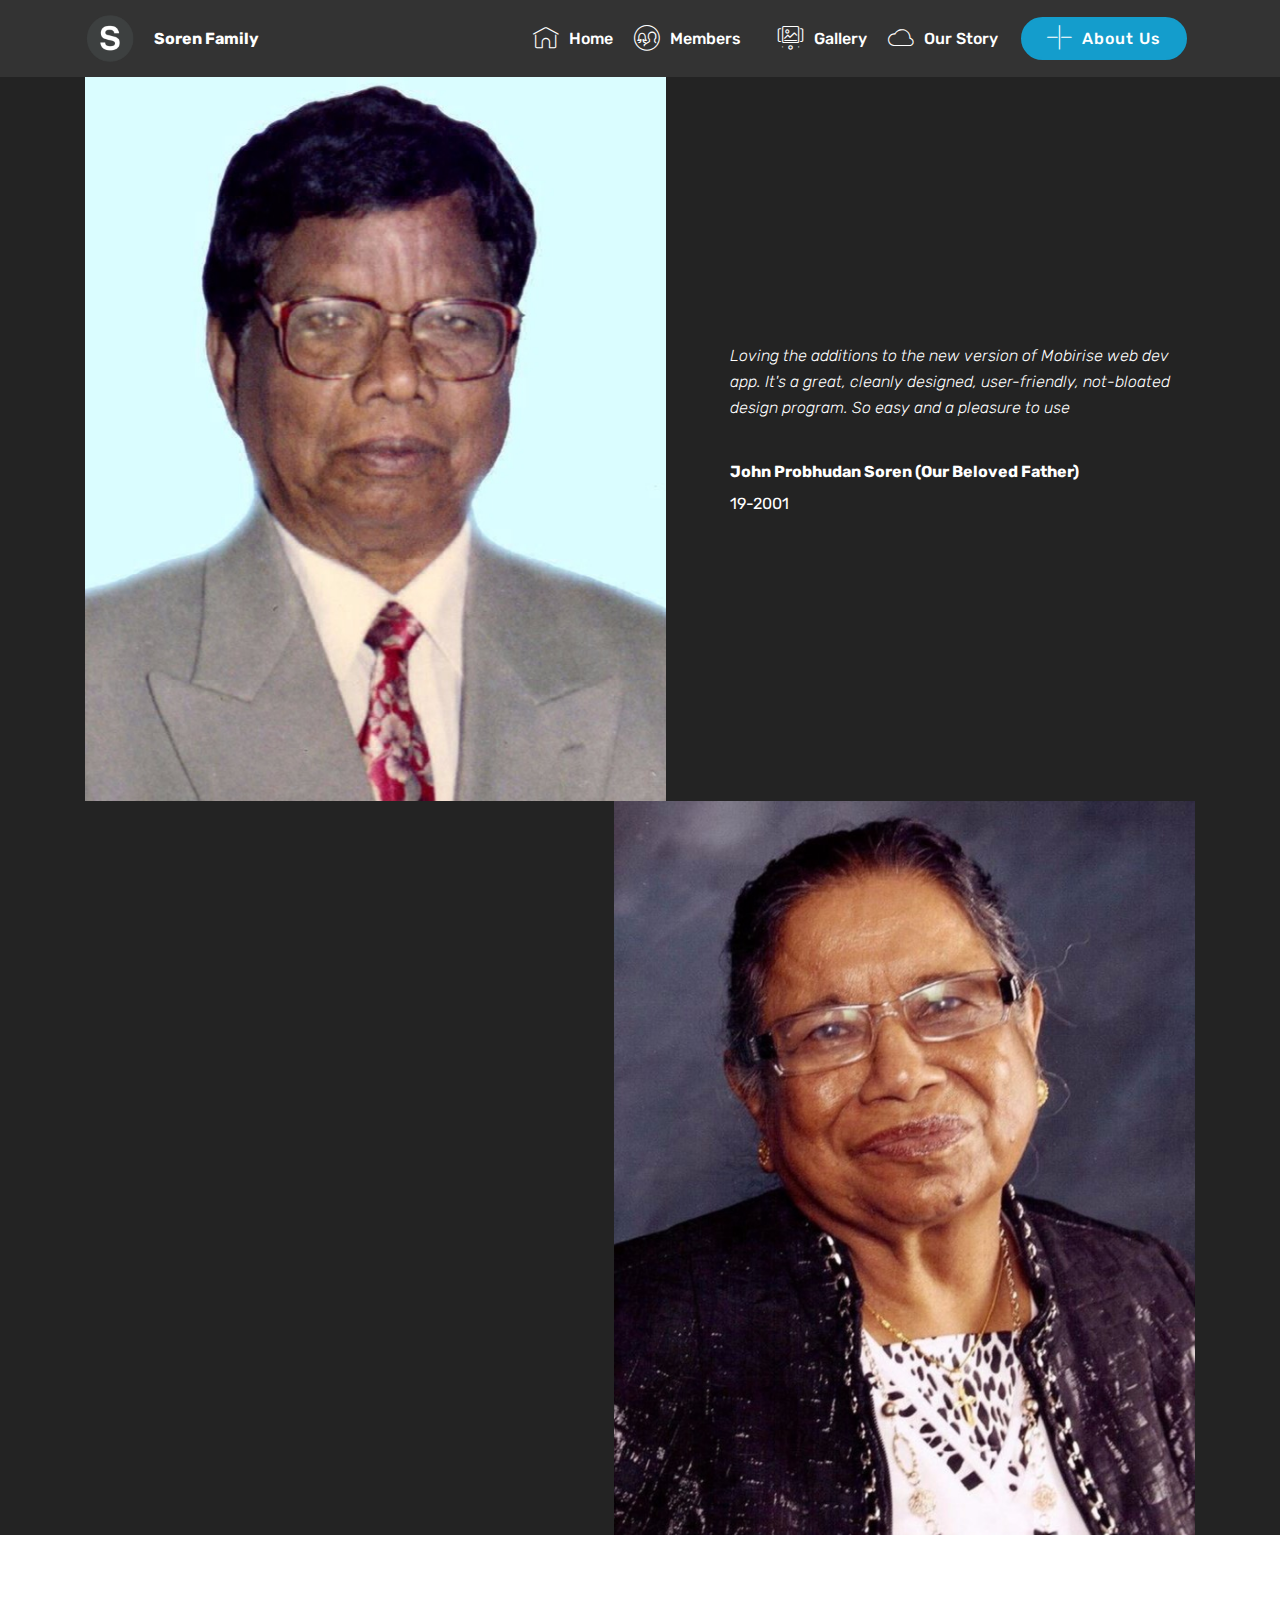
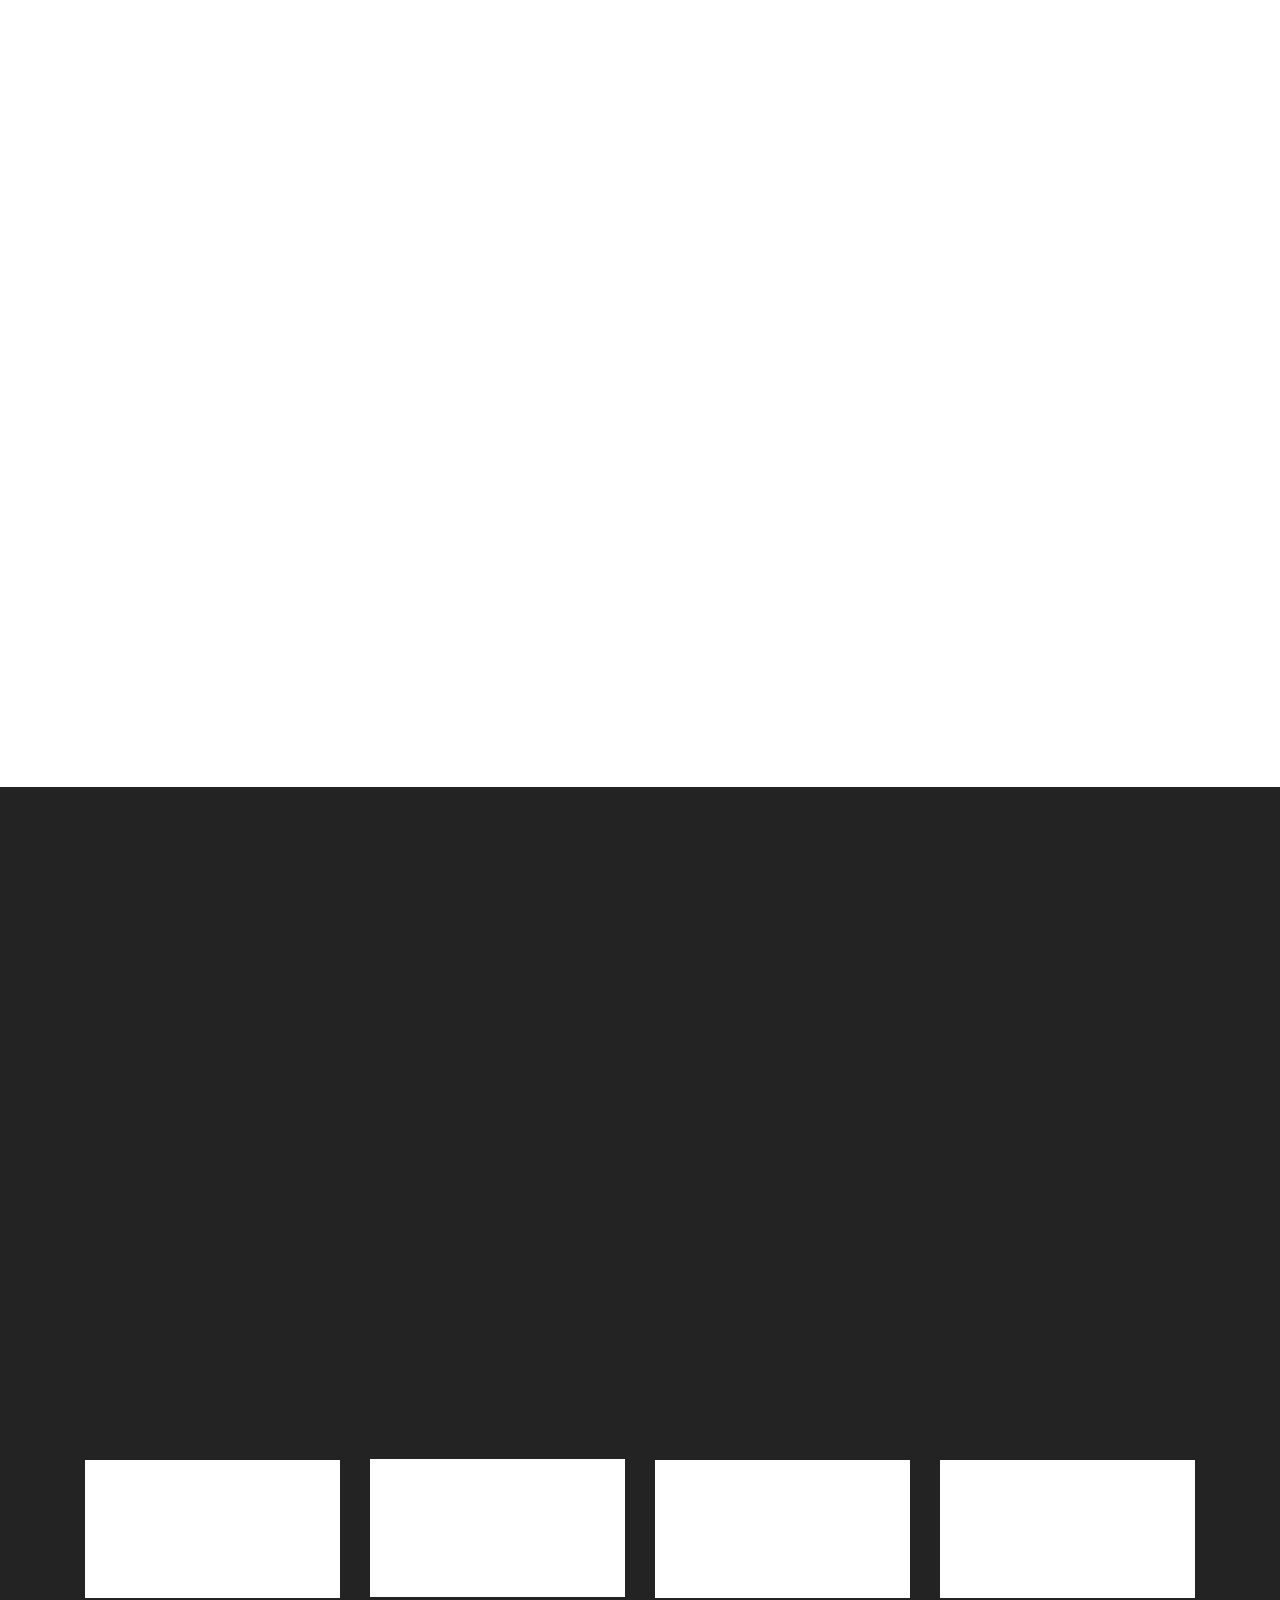
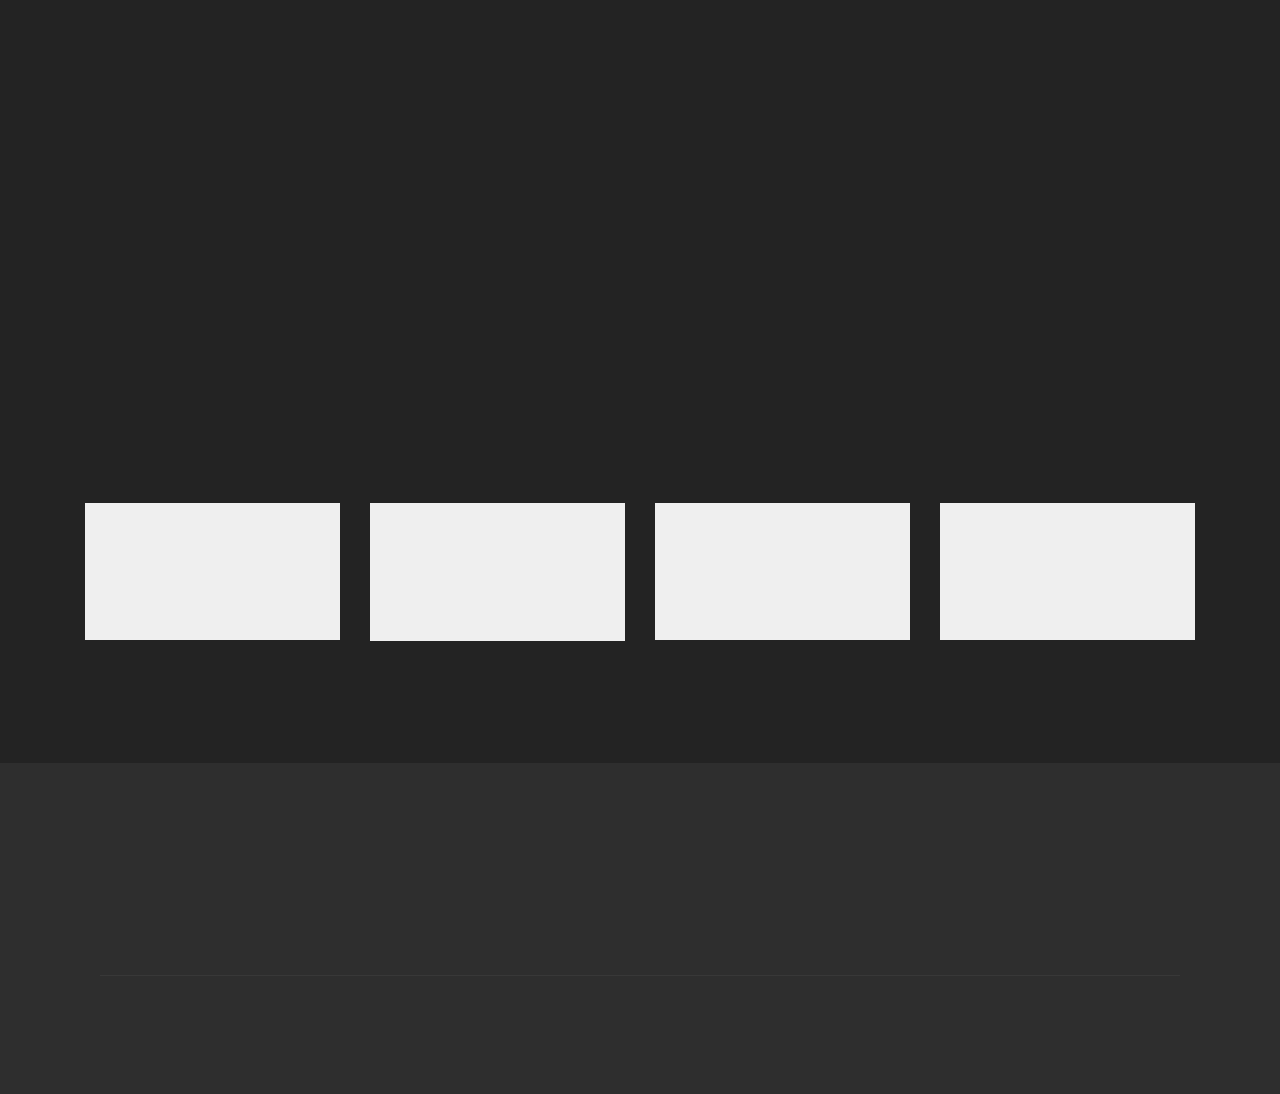
==== page1.html @ da0fb2b3 "Add files via upload" ====
<!DOCTYPE html>
<html  >
<head>
  <!-- Site made with Mobirise Website Builder v4.11.6, https://mobirise.com -->
  <meta charset="UTF-8">
  <meta http-equiv="X-UA-Compatible" content="IE=edge">
  <meta name="generator" content="Mobirise v4.11.6, mobirise.com">
  <meta name="viewport" content="width=device-width, initial-scale=1, minimum-scale=1">
  <link rel="shortcut icon" href="assets/images/1242257992533895866nycs-bull-trans-s.svg.med-96x96.png" type="image/x-icon">
  <meta name="description" content="Web Creator Description">
  
  <title>Members</title>
  <link rel="stylesheet" href="assets/web/assets/mobirise-icons/mobirise-icons.css">
  <link rel="stylesheet" href="assets/bootstrap/css/bootstrap.min.css">
  <link rel="stylesheet" href="assets/bootstrap/css/bootstrap-grid.min.css">
  <link rel="stylesheet" href="assets/bootstrap/css/bootstrap-reboot.min.css">
  <link rel="stylesheet" href="assets/socicon/css/styles.css">
  <link rel="stylesheet" href="assets/tether/tether.min.css">
  <link rel="stylesheet" href="assets/animatecss/animate.min.css">
  <link rel="stylesheet" href="assets/dropdown/css/style.css">
  <link rel="stylesheet" href="assets/theme/css/style.css">
  <link rel="preload" as="style" href="assets/mobirise/css/mbr-additional.css"><link rel="stylesheet" href="assets/mobirise/css/mbr-additional.css" type="text/css">
  
  
  
</head>
<body>
  <section class="menu cid-rJNVPB6Utx" once="menu" id="menu1-6">

    

    <nav class="navbar navbar-expand beta-menu navbar-dropdown align-items-center navbar-fixed-top navbar-toggleable-sm">
        <button class="navbar-toggler navbar-toggler-right" type="button" data-toggle="collapse" data-target="#navbarSupportedContent" aria-controls="navbarSupportedContent" aria-expanded="false" aria-label="Toggle navigation">
            <div class="hamburger">
                <span></span>
                <span></span>
                <span></span>
                <span></span>
            </div>
        </button>
        <div class="menu-logo">
            <div class="navbar-brand">
                <span class="navbar-logo">
                    <a href="https://mobirise.co">
                         <img src="assets/images/1242257992533895866nycs-bull-trans-s.svg.med-96x96.png" alt="Mobirise" title="" style="height: 3.8rem;">
                    </a>
                </span>
                <span class="navbar-caption-wrap"><a class="navbar-caption text-white display-4" href="https://mobirise.co">Soren Family</a></span>
            </div>
        </div>
        <div class="collapse navbar-collapse" id="navbarSupportedContent">
            <ul class="navbar-nav nav-dropdown" data-app-modern-menu="true"><li class="nav-item">
                    <a class="nav-link link text-white display-4" href="index.html">
                        <span class="mbri-home mbr-iconfont mbr-iconfont-btn"><br></span>Home</a>
                </li>
                <li class="nav-item">
                    <a class="nav-link link text-white display-4" href="page1.html"><span class="mbri-users mbr-iconfont mbr-iconfont-btn"><br></span>
                        Members &nbsp; &nbsp;</a>
                </li><li class="nav-item"><a class="nav-link link text-white display-4" href="page3.html"><span class="mbri-image-slider mbr-iconfont mbr-iconfont-btn"></span>Gallery</a></li><li class="nav-item"><a class="nav-link link text-white display-4" href="page4.html"><span class="mbri-cloud mbr-iconfont mbr-iconfont-btn"></span>Our Story</a></li></ul>
            <div class="navbar-buttons mbr-section-btn"><a class="btn btn-sm btn-primary display-4" href="page2.html"><span class="mbri-plus mbr-iconfont mbr-iconfont-btn"></span>
                    
                    About Us</a></div>
        </div>
    </nav>
</section>

<section class="engine"><a href="https://mobirise.info/k">develop your own website</a></section><section class="testimonials2 cid-rJO6DbNhxA" id="testimonials2-h">

    

    

    <div class="container">
        <div class="media-container-row">
            <div class="mbr-figure pr-lg-5" style="width: 130%;">
              <img src="assets/images/62259699-10213873132053681-4587324418463629312-o-1-769x960.jpeg" alt="" title="">
            </div>
            <div class="media-content px-3 align-self-center mbr-white py-2">
                    <p class="mbr-text testimonial-text mbr-fonts-style display-7">
                       Loving the additions to the new version of Mobirise web dev app. It's a great, cleanly designed, user-friendly, not-bloated design program. So easy and a pleasure to use
                    </p>
                    <p class="mbr-author-name pt-4 mb-2 mbr-fonts-style display-7">
                       John Probhudan Soren (Our Beloved Father)</p>
                    <p class="mbr-author-desc mbr-fonts-style display-7">
                       19-2001</p>
            </div>
        </div>
    </div>
</section>

<section class="testimonials3 cid-rJO6FEpptc" id="testimonials3-i">

    

    

    <div class="container">
        <div class="media-container-row">
            <div class="media-content px-3 align-self-center mbr-white py-2">
                <p class="mbr-text testimonial-text mbr-fonts-style display-7">
                   It's really very amazing app that makes me finish html page in 3 minutes that's usually takes more than 1 hours at least from me if i did it from scratch
                </p>
                <p class="mbr-author-name pt-4 mb-2 mbr-fonts-style display-7">
                   Usha Rani Soren &nbsp;(Our Beloved Mother)</p>
                <p class="mbr-author-desc mbr-fonts-style display-7">19-2019</p>
            </div>

            <div class="mbr-figure pl-lg-5" style="width: 130%;">
              <img src="assets/images/1-697x897.jpeg" alt="" title="">
            </div>
        </div>
    </div>
</section>

<section class="cid-rJOa6P6dyw" id="image2-k">

    

    <figure class="mbr-figure">
        <div class="image-block" style="width: 100%;">
            <img src="assets/images/1507583-506551992778980-4064064490338429817-n-749x543.jpeg" alt="Mobirise" title="">
            
        </div>
    </figure>
</section>

<section class="team1 cid-rJO1VMeclY" id="team1-g">
    
    
    
    <div class="container align-center">
        <h2 class="pb-3 mbr-fonts-style mbr-section-title display-2">Childrens</h2>
        <h3 class="pb-5 mbr-section-subtitle mbr-fonts-style mbr-light display-5">
            Click any icon or text to edit or style it. Click blue "Gear" icon in the top right corner to hide/show text and change the block and cards background, icons count and other.
        </h3>
        <div class="row media-row">
            
        <div class="team-item col-lg-3 col-md-6">
                <div class="item-image">
                    <img src="assets/images/57775137-10213597664007152-3741065734864764928-n-1-438x573.jpeg" alt="" title="">
                </div>
                <div class="item-caption py-3">
                    <div class="item-name px-2">
                        <p class="mbr-fonts-style display-5">Marry Mina Soren</p>
                    </div>
                    <div class="item-role px-2">
                        <p>Text Here</p>
                    </div>
                    <div class="item-social pt-2">
                        
                            <span class="p-1 mbr-iconfont mbr-iconfont-social socicon-twitter socicon" style="color: rgb(255, 255, 255); fill: rgb(255, 255, 255); font-size: 20px;"></span>
                        
                        <a href="https://www.facebook.com/pages/Mobirise/1616226671953247" target="_blank">
                            
                        </a>
                        <a href="https://plus.google.com/u/0/+Mobirise" target="_blank">
                            
                        </a>
                        <a href="https://www.linkedin.com/in/mobirise" target="_blank">
                            
                        </a>
                        <a href="https://www.instagram.com/mobirise/" target="_blank">
                            
                        </a>
                        <a href="https://www.youtube.com/channel/UCt_tncVAetpK5JeM8L-8jyw" target="_blank">    
                            
                        </a>
                    </div>
                </div>
            </div><div class="team-item col-lg-3 col-md-6">
                <div class="item-image">
                    <img src="assets/images/50015930-807452466257328-5329786137793789952-n-510x512.jpeg" alt="" title="">
                </div>
                <div class="item-caption py-3">
                    <div class="item-name px-2">
                        <p class="mbr-fonts-style display-5">Ester Sheuli Soren</p>
                    </div>
                    <div class="item-role px-2">
                        <p>Text Here</p>
                    </div>
                    <div class="item-social pt-2">
                        <a href="https://www.facebook.com/profile.php?id=100009777450142" target="_blank">
                            <span class="p-1 mbr-iconfont mbr-iconfont-social socicon-facebook socicon" style="font-size: 25px;"></span>
                        </a>
                        <a href="https://www.facebook.com/pages/Mobirise/1616226671953247" target="_blank">
                            
                        </a>
                        <a href="https://plus.google.com/u/0/+Mobirise" target="_blank">
                            
                        </a>
                        <a href="https://www.linkedin.com/in/mobirise" target="_blank">
                            
                        </a>
                        <a href="https://www.instagram.com/mobirise/" target="_blank">
                            
                        </a>
                        <a href="https://www.youtube.com/channel/UCt_tncVAetpK5JeM8L-8jyw" target="_blank">    
                            
                        </a>
                    </div>
                </div>
            </div><div class="team-item col-lg-3 col-md-6">
                <div class="item-image">
                    <img src="assets/images/32374285-1635841303118726-5925727762240241664-o-510x340.jpeg" alt="" title="">
                </div>
                <div class="item-caption py-3">
                    <div class="item-name px-2">
                        <p class="mbr-fonts-style display-5">Ruth Rita Soren</p>
                    </div>
                    <div class="item-role px-2">
                        <p>Text Here</p>
                    </div>
                    <div class="item-social pt-2">
                        <a href="https://twitter.com/mobirise" target="_blank">
                            <span class="p-1 mbr-iconfont mbr-iconfont-social socicon-facebook socicon" style="font-size: 25px;"></span>
                        </a>
                        <a href="https://www.facebook.com/pages/Mobirise/1616226671953247" target="_blank">
                            
                        </a>
                        <a href="https://plus.google.com/u/0/+Mobirise" target="_blank">
                            
                        </a>
                        <a href="https://www.linkedin.com/in/mobirise" target="_blank">
                            
                        </a>
                        <a href="https://www.instagram.com/mobirise/" target="_blank">
                            
                        </a>
                        <a href="https://www.youtube.com/channel/UCt_tncVAetpK5JeM8L-8jyw" target="_blank">    
                            
                        </a>
                    </div>
                </div>
            </div><div class="team-item col-lg-3 col-md-6">
                <div class="item-image">
                    <img src="assets/images/57602691-589793728181984-3356742852808802304-o-510x383.jpeg" alt="" title="">
                </div>
                <div class="item-caption py-3">
                    <div class="item-name px-2">
                        <p class="mbr-fonts-style display-5">Roda Alpona Soren</p>
                    </div>
                    <div class="item-role px-2">
                        <p>Text Here</p>
                    </div>
                    <div class="item-social pt-2">
                        
                            <span class="p-1 mbr-iconfont mbr-iconfont-social socicon-twitter socicon" style="font-size: 20px; color: rgb(255, 255, 255); fill: rgb(255, 255, 255);"></span>
                        
                        <a href="https://www.facebook.com/pages/Mobirise/1616226671953247" target="_blank">
                            
                        </a>
                        <a href="https://plus.google.com/u/0/+Mobirise" target="_blank">
                            
                        </a>
                        <a href="https://www.linkedin.com/in/mobirise" target="_blank">
                            
                        </a>
                        <a href="https://www.instagram.com/mobirise/" target="_blank">
                            
                        </a>
                        <a href="https://www.youtube.com/channel/UCt_tncVAetpK5JeM8L-8jyw" target="_blank">    
                            
                        </a>
                    </div>
                </div>
            </div></div>    
    </div>
</section>

<section class="team1 cid-rJO82A8tza" id="team1-j">
    
    
    
    <div class="container align-center">
        
        
        <div class="row media-row">
            
        <div class="team-item col-lg-3 col-md-6">
                <div class="item-image">
                    <img src="assets/images/51240505-602083863566133-6350973234426413056-o-510x510.jpeg" alt="" title="">
                </div>
                <div class="item-caption py-3">
                    <div class="item-name px-2">
                        <p class="mbr-fonts-style display-5">Orpa Lipe Soren</p>
                    </div>
                    <div class="item-role px-2">
                        <p>Text Here</p>
                    </div>
                    <div class="item-social pt-2">
                        <a href="https://www.facebook.com/orpa.lipe" target="_blank">
                            <span class="p-1 mbr-iconfont mbr-iconfont-social socicon-facebook socicon" style="font-size: 25px;"></span>
                        </a>
                        <a href="https://www.facebook.com/pages/Mobirise/1616226671953247" target="_blank">
                            
                        </a>
                        <a href="https://plus.google.com/u/0/+Mobirise" target="_blank">
                            
                        </a>
                        <a href="https://www.linkedin.com/in/mobirise" target="_blank">
                            
                        </a>
                        <a href="https://www.instagram.com/mobirise/" target="_blank">
                            
                        </a>
                        <a href="https://www.youtube.com/channel/UCt_tncVAetpK5JeM8L-8jyw" target="_blank">    
                            
                        </a>
                    </div>
                </div>
            </div><div class="team-item col-lg-3 col-md-6">
                <div class="item-image">
                    <img src="assets/images/12314294-717553765012134-8737313971540334830-o-510x383.jpeg" alt="" title="">
                </div>
                <div class="item-caption py-3">
                    <div class="item-name px-2">
                        <p class="mbr-fonts-style display-5">Prince Samuel Soren</p>
                    </div>
                    <div class="item-role px-2">
                        <p>Text Here</p>
                    </div>
                    <div class="item-social pt-2">
                        
                            <span class="p-1 mbr-iconfont mbr-iconfont-social socicon-twitter socicon" style="font-size: 20px; color: rgb(239, 239, 239); fill: rgb(239, 239, 239);"></span>
                        
                        <a href="https://www.facebook.com/pages/Mobirise/1616226671953247" target="_blank">
                            
                        </a>
                        <a href="https://plus.google.com/u/0/+Mobirise" target="_blank">
                            
                        </a>
                        <a href="https://www.linkedin.com/in/mobirise" target="_blank">
                            
                        </a>
                        <a href="https://www.instagram.com/mobirise/" target="_blank">
                            
                        </a>
                        <a href="https://www.youtube.com/channel/UCt_tncVAetpK5JeM8L-8jyw" target="_blank">    
                            
                        </a>
                    </div>
                </div>
            </div><div class="team-item col-lg-3 col-md-6">
                <div class="item-image">
                    <img src="assets/images/49589658-10212916606381137-5754721161153871872-n-510x765.jpeg" alt="" title="">
                </div>
                <div class="item-caption py-3">
                    <div class="item-name px-2">
                        <p class="mbr-fonts-style display-5">Paul Joyanta Soren</p>
                    </div>
                    <div class="item-role px-2">
                        <p>Text Here</p>
                    </div>
                    <div class="item-social pt-2">
                        <a href="https://www.facebook.com/paul.j.soren" target="_blank">
                            <span class="p-1 mbr-iconfont mbr-iconfont-social socicon-facebook socicon" style="font-size: 25px;"></span>
                        </a>
                        <a href="https://www.facebook.com/pages/Mobirise/1616226671953247" target="_blank">
                            
                        </a>
                        <a href="https://plus.google.com/u/0/+Mobirise" target="_blank">
                            
                        </a>
                        <a href="https://www.linkedin.com/in/mobirise" target="_blank">
                            
                        </a>
                        <a href="https://www.instagram.com/mobirise/" target="_blank">
                            
                        </a>
                        <a href="https://www.youtube.com/channel/UCt_tncVAetpK5JeM8L-8jyw" target="_blank">    
                            
                        </a>
                    </div>
                </div>
            </div><div class="team-item col-lg-3 col-md-6">
                <div class="item-image">
                    <img src="assets/images/229481-6874033602-4365-n-510x383.jpeg" alt="" title="">
                </div>
                <div class="item-caption py-3">
                    <div class="item-name px-2">
                        <p class="mbr-fonts-style display-5">David Ullash Soren</p>
                    </div>
                    <div class="item-role px-2">
                        <p>Text Here</p>
                    </div>
                    <div class="item-social pt-2">
                        <a href="https://www.facebook.com/david.soren.74" target="_blank">
                            <span class="p-1 mbr-iconfont mbr-iconfont-social socicon-facebook socicon" style="font-size: 25px;"></span>
                        </a>
                        <a href="https://www.facebook.com/pages/Mobirise/1616226671953247" target="_blank">
                            
                        </a>
                        <a href="https://plus.google.com/u/0/+Mobirise" target="_blank">
                            
                        </a>
                        <a href="https://www.linkedin.com/in/mobirise" target="_blank">
                            
                        </a>
                        <a href="https://www.instagram.com/mobirise/" target="_blank">
                            
                        </a>
                        <a href="https://www.youtube.com/channel/UCt_tncVAetpK5JeM8L-8jyw" target="_blank">    
                            
                        </a>
                    </div>
                </div>
            </div></div>    
    </div>
</section>

<section class="cid-rJOhe2y1v4" id="footer1-l">

    

    

    <div class="container">
        <div class="media-container-row content text-white">
            <div class="col-12 col-md-3">
                <div class="media-wrap">
                    <a href="https://mobirise.co/">
                        <img src="assets/images/1242257992533895866nycs-bull-trans-s.svg.med-192x192.png" alt="Mobirise" title="">
                    </a>
                </div>
            </div>
            <div class="col-12 col-md-3 mbr-fonts-style display-7">
                <h5 class="pb-3">
                    Address
                </h5>
                <p class="mbr-text">
                    1234 Street Name
                    <br>City, AA 99999
                </p>
            </div>
            <div class="col-12 col-md-3 mbr-fonts-style display-7">
                <h5 class="pb-3">
                    Contacts
                </h5>
                <p class="mbr-text">
                    Email: support@mobirise.com
                    <br>Phone: +1 (0) 000 0000 001
                    <br>Fax: +1 (0) 000 0000 002
                </p>
            </div>
            <div class="col-12 col-md-3 mbr-fonts-style display-7">
                <h5 class="pb-3"></h5>
                <p class="mbr-text"></p>
            </div>
        </div>
        <div class="footer-lower">
            <div class="media-container-row">
                <div class="col-sm-12">
                    <hr>
                </div>
            </div>
            <div class="media-container-row mbr-white">
                <div class="col-sm-6 copyright">
                    <p class="mbr-text mbr-fonts-style display-7">
                        © Copyright 2019 PJA - All Rights Reserved
                    </p>
                </div>
                <div class="col-md-6">
                    
                </div>
            </div>
        </div>
    </div>
</section>


  <script src="assets/web/assets/jquery/jquery.min.js"></script>
  <script src="assets/popper/popper.min.js"></script>
  <script src="assets/bootstrap/js/bootstrap.min.js"></script>
  <script src="assets/smoothscroll/smooth-scroll.js"></script>
  <script src="assets/tether/tether.min.js"></script>
  <script src="assets/touchswipe/jquery.touch-swipe.min.js"></script>
  <script src="assets/viewportchecker/jquery.viewportchecker.js"></script>
  <script src="assets/dropdown/js/nav-dropdown.js"></script>
  <script src="assets/dropdown/js/navbar-dropdown.js"></script>
  <script src="assets/theme/js/script.js"></script>
  
  
 <div id="scrollToTop" class="scrollToTop mbr-arrow-up"><a style="text-align: center;"><i class="mbr-arrow-up-icon mbr-arrow-up-icon-cm cm-icon cm-icon-smallarrow-up"></i></a></div>
    <input name="animation" type="hidden">
  </body>
</html>
---- assets/web/assets/mobirise-icons/mobirise-icons.css ----
@font-face {
  font-family: 'MobiriseIcons';
  src:  url('mobirise-icons.eot?spat4u');
  src:  url('mobirise-icons.eot?spat4u#iefix') format('embedded-opentype'),
    url('mobirise-icons.ttf?spat4u') format('truetype'),
    url('mobirise-icons.woff?spat4u') format('woff'),
    url('mobirise-icons.svg?spat4u#MobiriseIcons') format('svg');
  font-weight: normal;
  font-style: normal;
  font-display: swap;
}

[class^="mbri-"], [class*=" mbri-"] {
  /* use !important to prevent issues with browser extensions that change fonts */
  font-family: MobiriseIcons !important;
  speak: none;
  font-style: normal;
  font-weight: normal;
  font-variant: normal;
  text-transform: none;
  line-height: 1;

  /* Better Font Rendering =========== */
  -webkit-font-smoothing: antialiased;
  -moz-osx-font-smoothing: grayscale;
}

.mbri-add-submenu:before {
  content: "\e900";
}
.mbri-alert:before {
  content: "\e901";
}
.mbri-align-center:before {
  content: "\e902";
}
.mbri-align-justify:before {
  content: "\e903";
}
.mbri-align-left:before {
  content: "\e904";
}
.mbri-align-right:before {
  content: "\e905";
}
.mbri-android:before {
  content: "\e906";
}
.mbri-apple:before {
  content: "\e907";
}
.mbri-arrow-down:before {
  content: "\e908";
}
.mbri-arrow-next:before {
  content: "\e909";
}
.mbri-arrow-prev:before {
  content: "\e90a";
}
.mbri-arrow-up:before {
  content: "\e90b";
}
.mbri-bold:before {
  content: "\e90c";
}
.mbri-bookmark:before {
  content: "\e90d";
}
.mbri-bootstrap:before {
  content: "\e90e";
}
.mbri-briefcase:before {
  content: "\e90f";
}
.mbri-browse:before {
  content: "\e910";
}
.mbri-bulleted-list:before {
  content: "\e911";
}
.mbri-calendar:before {
  content: "\e912";
}
.mbri-camera:before {
  content: "\e913";
}
.mbri-cart-add:before {
  content: "\e914";
}
.mbri-cart-full:before {
  content: "\e915";
}
.mbri-cash:before {
  content: "\e916";
}
.mbri-change-style:before {
  content: "\e917";
}
.mbri-chat:before {
  content: "\e918";
}
.mbri-clock:before {
  content: "\e919";
}
.mbri-close:before {
  content: "\e91a";
}
.mbri-cloud:before {
  content: "\e91b";
}
.mbri-code:before {
  content: "\e91c";
}
.mbri-contact-form:before {
  content: "\e91d";
}
.mbri-credit-card:before {
  content: "\e91e";
}
.mbri-cursor-click:before {
  content: "\e91f";
}
.mbri-cust-feedback:before {
  content: "\e920";
}
.mbri-database:before {
  content: "\e921";
}
.mbri-delivery:before {
  content: "\e922";
}
.mbri-desktop:before {
  content: "\e923";
}
.mbri-devices:before {
  content: "\e924";
}
.mbri-down:before {
  content: "\e925";
}
.mbri-download:before {
  content: "\e989";
}
.mbri-drag-n-drop:before {
  content: "\e927";
}
.mbri-drag-n-drop2:before {
  content: "\e928";
}
.mbri-edit:before {
  content: "\e929";
}
.mbri-edit2:before {
  content: "\e92a";
}
.mbri-error:before {
  content: "\e92b";
}
.mbri-extension:before {
  content: "\e92c";
}
.mbri-features:before {
  content: "\e92d";
}
.mbri-file:before {
  content: "\e92e";
}
.mbri-flag:before {
  content: "\e92f";
}
.mbri-folder:before {
  content: "\e930";
}
.mbri-gift:before {
  content: "\e931";
}
.mbri-github:before {
  content: "\e932";
}
.mbri-globe:before {
  content: "\e933";
}
.mbri-globe-2:before {
  content: "\e934";
}
.mbri-growing-chart:before {
  content: "\e935";
}
.mbri-hearth:before {
  content: "\e936";
}
.mbri-help:before {
  content: "\e937";
}
.mbri-home:before {
  content: "\e938";
}
.mbri-hot-cup:before {
  content: "\e939";
}
.mbri-idea:before {
  content: "\e93a";
}
.mbri-image-gallery:before {
  content: "\e93b";
}
.mbri-image-slider:before {
  content: "\e93c";
}
.mbri-info:before {
  content: "\e93d";
}
.mbri-italic:before {
  content: "\e93e";
}
.mbri-key:before {
  content: "\e93f";
}
.mbri-laptop:before {
  content: "\e940";
}
.mbri-layers:before {
  content: "\e941";
}
.mbri-left-right:before {
  content: "\e942";
}
.mbri-left:before {
  content: "\e943";
}
.mbri-letter:before {
  content: "\e944";
}
.mbri-like:before {
  content: "\e945";
}
.mbri-link:before {
  content: "\e946";
}
.mbri-lock:before {
  content: "\e947";
}
.mbri-login:before {
  content: "\e948";
}
.mbri-logout:before {
  content: "\e949";
}
.mbri-magic-stick:before {
  content: "\e94a";
}
.mbri-map-pin:before {
  content: "\e94b";
}
.mbri-menu:before {
  content: "\e94c";
}
.mbri-mobile:before {
  content: "\e94d";
}
.mbri-mobile2:before {
  content: "\e94e";
}
.mbri-mobirise:before {
  content: "\e94f";
}
.mbri-more-horizontal:before {
  content: "\e950";
}
.mbri-more-vertical:before {
  content: "\e951";
}
.mbri-music:before {
  content: "\e952";
}
.mbri-new-file:before {
  content: "\e953";
}
.mbri-numbered-list:before {
  content: "\e954";
}
.mbri-opened-folder:before {
  content: "\e955";
}
.mbri-pages:before {
  content: "\e956";
}
.mbri-paper-plane:before {
  content: "\e957";
}
.mbri-paperclip:before {
  content: "\e958";
}
.mbri-photo:before {
  content: "\e959";
}
.mbri-photos:before {
  content: "\e95a";
}
.mbri-pin:before {
  content: "\e95b";
}
.mbri-play:before {
  content: "\e95c";
}
.mbri-plus:before {
  content: "\e95d";
}
.mbri-preview:before {
  content: "\e95e";
}
.mbri-print:before {
  content: "\e95f";
}
.mbri-protect:before {
  content: "\e960";
}
.mbri-question:before {
  content: "\e961";
}
.mbri-quote-left:before {
  content: "\e962";
}
.mbri-quote-right:before {
  content: "\e963";
}
.mbri-refresh:before {
  content: "\e964";
}
.mbri-responsive:before {
  content: "\e965";
}
.mbri-right:before {
  content: "\e966";
}
.mbri-rocket:before {
  content: "\e967";
}
.mbri-sad-face:before {
  content: "\e968";
}
.mbri-sale:before {
  content: "\e969";
}
.mbri-save:before {
  content: "\e96a";
}
.mbri-search:before {
  content: "\e96b";
}
.mbri-setting:before {
  content: "\e96c";
}
.mbri-setting2:before {
  content: "\e96d";
}
.mbri-setting3:before {
  content: "\e96e";
}
.mbri-share:before {
  content: "\e96f";
}
.mbri-shopping-bag:before {
  content: "\e970";
}
.mbri-shopping-basket:before {
  content: "\e971";
}
.mbri-shopping-cart:before {
  content: "\e972";
}
.mbri-sites:before {
  content: "\e973";
}
.mbri-smile-face:before {
  content: "\e974";
}
.mbri-speed:before {
  content: "\e975";
}
.mbri-star:before {
  content: "\e976";
}
.mbri-success:before {
  content: "\e977";
}
.mbri-sun:before {
  content: "\e978";
}
.mbri-sun2:before {
  content: "\e979";
}
.mbri-tablet:before {
  content: "\e97a";
}
.mbri-tablet-vertical:before {
  content: "\e97b";
}
.mbri-target:before {
  content: "\e97c";
}
.mbri-timer:before {
  content: "\e97d";
}
.mbri-to-ftp:before {
  content: "\e97e";
}
.mbri-to-local-drive:before {
  content: "\e97f";
}
.mbri-touch-swipe:before {
  content: "\e980";
}
.mbri-touch:before {
  content: "\e981";
}
.mbri-trash:before {
  content: "\e982";
}
.mbri-underline:before {
  content: "\e983";
}
.mbri-unlink:before {
  content: "\e984";
}
.mbri-unlock:before {
  content: "\e985";
}
.mbri-up-down:before {
  content: "\e986";
}
.mbri-up:before {
  content: "\e987";
}
.mbri-update:before {
  content: "\e988";
}
.mbri-upload:before {
 content: "\e926"; 
}
.mbri-user:before {
  content: "\e98a";
}
.mbri-user2:before {
  content: "\e98b";
}
.mbri-users:before {
  content: "\e98c";
}
.mbri-video:before {
  content: "\e98d";
}
.mbri-video-play:before {
  content: "\e98e";
}
.mbri-watch:before {
  content: "\e98f";
}
.mbri-website-theme:before {
  content: "\e990";
}
.mbri-wifi:before {
  content: "\e991";
}
.mbri-windows:before {
  content: "\e992";
}
.mbri-zoom-out:before {
  content: "\e993";
}
.mbri-redo:before {
  content: "\e994";
}
.mbri-undo:before {
  content: "\e995";
}
---- assets/socicon/css/styles.css ----
@charset "UTF-8";

@font-face {
  font-family: "socicon";
  src:url("../fonts/socicon.eot");
  src:url("../fonts/socicon.eot?#iefix") format("embedded-opentype"),
    url("../fonts/socicon.woff") format("woff"),
    url("../fonts/socicon.ttf") format("truetype"),
    url("../fonts/socicon.svg#socicon") format("svg");
  font-weight: normal;
  font-style: normal;
  font-display:swap;
}

[data-icon]:before {
  font-family: "socicon" !important;
  content: attr(data-icon);
  font-style: normal !important;
  font-weight: normal !important;
  font-variant: normal !important;
  text-transform: none !important;
  speak: none;
  line-height: 1;
  -webkit-font-smoothing: antialiased;
  -moz-osx-font-smoothing: grayscale;
}

[class^="socicon-"]:before,
[class*=" socicon-"]:before {
  font-family: "socicon" !important;
  font-style: normal !important;
  font-weight: normal !important;
  font-variant: normal !important;
  text-transform: none !important;
  speak: none;
  line-height: 1;
  -webkit-font-smoothing: antialiased;
  -moz-osx-font-smoothing: grayscale;
}

.socicon-modelmayhem:before {
  content: "\e000";
}
.socicon-mixcloud:before {
  content: "\e001";
}
.socicon-drupal:before {
  content: "\e002";
}
.socicon-swarm:before {
  content: "\e003";
}
.socicon-istock:before {
  content: "\e004";
}
.socicon-yammer:before {
  content: "\e005";
}
.socicon-ello:before {
  content: "\e006";
}
.socicon-stackoverflow:before {
  content: "\e007";
}
.socicon-persona:before {
  content: "\e008";
}
.socicon-triplej:before {
  content: "\e009";
}
.socicon-houzz:before {
  content: "\e00a";
}
.socicon-rss:before {
  content: "\e00b";
}
.socicon-paypal:before {
  content: "\e00c";
}
.socicon-odnoklassniki:before {
  content: "\e00d";
}
.socicon-airbnb:before {
  content: "\e00e";
}
.socicon-periscope:before {
  content: "\e00f";
}
.socicon-outlook:before {
  content: "\e010";
}
.socicon-coderwall:before {
  content: "\e011";
}
.socicon-tripadvisor:before {
  content: "\e012";
}
.socicon-appnet:before {
  content: "\e013";
}
.socicon-goodreads:before {
  content: "\e014";
}
.socicon-tripit:before {
  content: "\e015";
}
.socicon-lanyrd:before {
  content: "\e016";
}
.socicon-slideshare:before {
  content: "\e017";
}
.socicon-buffer:before {
  content: "\e018";
}
.socicon-disqus:before {
  content: "\e019";
}
.socicon-vkontakte:before {
  content: "\e01a";
}
.socicon-whatsapp:before {
  content: "\e01b";
}
.socicon-patreon:before {
  content: "\e01c";
}
.socicon-storehouse:before {
  content: "\e01d";
}
.socicon-pocket:before {
  content: "\e01e";
}
.socicon-mail:before {
  content: "\e01f";
}
.socicon-blogger:before {
  content: "\e020";
}
.socicon-technorati:before {
  content: "\e021";
}
.socicon-reddit:before {
  content: "\e022";
}
.socicon-dribbble:before {
  content: "\e023";
}
.socicon-stumbleupon:before {
  content: "\e024";
}
.socicon-digg:before {
  content: "\e025";
}
.socicon-envato:before {
  content: "\e026";
}
.socicon-behance:before {
  content: "\e027";
}
.socicon-delicious:before {
  content: "\e028";
}
.socicon-deviantart:before {
  content: "\e029";
}
.socicon-forrst:before {
  content: "\e02a";
}
.socicon-play:before {
  content: "\e02b";
}
.socicon-zerply:before {
  content: "\e02c";
}
.socicon-wikipedia:before {
  content: "\e02d";
}
.socicon-apple:before {
  content: "\e02e";
}
.socicon-flattr:before {
  content: "\e02f";
}
.socicon-github:before {
  content: "\e030";
}
.socicon-renren:before {
  content: "\e031";
}
.socicon-friendfeed:before {
  content: "\e032";
}
.socicon-newsvine:before {
  content: "\e033";
}
.socicon-identica:before {
  content: "\e034";
}
.socicon-bebo:before {
  content: "\e035";
}
.socicon-zynga:before {
  content: "\e036";
}
.socicon-steam:before {
  content: "\e037";
}
.socicon-xbox:before {
  content: "\e038";
}
.socicon-windows:before {
  content: "\e039";
}
.socicon-qq:before {
  content: "\e03a";
}
.socicon-douban:before {
  content: "\e03b";
}
.socicon-meetup:before {
  content: "\e03c";
}
.socicon-playstation:before {
  content: "\e03d";
}
.socicon-android:before {
  content: "\e03e";
}
.socicon-snapchat:before {
  content: "\e03f";
}
.socicon-twitter:before {
  content: "\e040";
}
.socicon-facebook:before {
  content: "\e041";
}
.socicon-googleplus:before {
  content: "\e042";
}
.socicon-pinterest:before {
  content: "\e043";
}
.socicon-foursquare:before {
  content: "\e044";
}
.socicon-yahoo:before {
  content: "\e045";
}
.socicon-skype:before {
  content: "\e046";
}
.socicon-yelp:before {
  content: "\e047";
}
.socicon-feedburner:before {
  content: "\e048";
}
.socicon-linkedin:before {
  content: "\e049";
}
.socicon-viadeo:before {
  content: "\e04a";
}
.socicon-xing:before {
  content: "\e04b";
}
.socicon-myspace:before {
  content: "\e04c";
}
.socicon-soundcloud:before {
  content: "\e04d";
}
.socicon-spotify:before {
  content: "\e04e";
}
.socicon-grooveshark:before {
  content: "\e04f";
}
.socicon-lastfm:before {
  content: "\e050";
}
.socicon-youtube:before {
  content: "\e051";
}
.socicon-vimeo:before {
  content: "\e052";
}
.socicon-dailymotion:before {
  content: "\e053";
}
.socicon-vine:before {
  content: "\e054";
}
.socicon-flickr:before {
  content: "\e055";
}
.socicon-500px:before {
  content: "\e056";
}
.socicon-wordpress:before {
  content: "\e058";
}
.socicon-tumblr:before {
  content: "\e059";
}
.socicon-twitch:before {
  content: "\e05a";
}
.socicon-8tracks:before {
  content: "\e05b";
}
.socicon-amazon:before {
  content: "\e05c";
}
.socicon-icq:before {
  content: "\e05d";
}
.socicon-smugmug:before {
  content: "\e05e";
}
.socicon-ravelry:before {
  content: "\e05f";
}
.socicon-weibo:before {
  content: "\e060";
}
.socicon-baidu:before {
  content: "\e061";
}
.socicon-angellist:before {
  content: "\e062";
}
.socicon-ebay:before {
  content: "\e063";
}
.socicon-imdb:before {
  content: "\e064";
}
.socicon-stayfriends:before {
  content: "\e065";
}
.socicon-residentadvisor:before {
  content: "\e066";
}
.socicon-google:before {
  content: "\e067";
}
.socicon-yandex:before {
  content: "\e068";
}
.socicon-sharethis:before {
  content: "\e069";
}
.socicon-bandcamp:before {
  content: "\e06a";
}
.socicon-itunes:before {
  content: "\e06b";
}
.socicon-deezer:before {
  content: "\e06c";
}
.socicon-telegram:before {
  content: "\e06e";
}
.socicon-openid:before {
  content: "\e06f";
}
.socicon-amplement:before {
  content: "\e070";
}
.socicon-viber:before {
  content: "\e071";
}
.socicon-zomato:before {
  content: "\e072";
}
.socicon-draugiem:before {
  content: "\e074";
}
.socicon-endomodo:before {
  content: "\e075";
}
.socicon-filmweb:before {
  content: "\e076";
}
.socicon-stackexchange:before {
  content: "\e077";
}
.socicon-wykop:before {
  content: "\e078";
}
.socicon-teamspeak:before {
  content: "\e079";
}
.socicon-teamviewer:before {
  content: "\e07a";
}
.socicon-ventrilo:before {
  content: "\e07b";
}
.socicon-younow:before {
  content: "\e07c";
}
.socicon-raidcall:before {
  content: "\e07d";
}
.socicon-mumble:before {
  content: "\e07e";
}
.socicon-medium:before {
  content: "\e06d";
}
.socicon-bebee:before {
  content: "\e07f";
}
.socicon-hitbox:before {
  content: "\e080";
}
.socicon-reverbnation:before {
  content: "\e081";
}
.socicon-formulr:before {
  content: "\e082";
}
.socicon-instagram:before {
  content: "\e057";
}
.socicon-battlenet:before {
  content: "\e083";
}
.socicon-chrome:before {
  content: "\e084";
}
.socicon-discord:before {
  content: "\e086";
}
.socicon-issuu:before {
  content: "\e087";
}
.socicon-macos:before {
  content: "\e088";
}
.socicon-firefox:before {
  content: "\e089";
}
.socicon-opera:before {
  content: "\e08d";
}
.socicon-keybase:before {
  content: "\e090";
}
.socicon-alliance:before {
  content: "\e091";
}
.socicon-livejournal:before {
  content: "\e092";
}
.socicon-googlephotos:before {
  content: "\e093";
}
.socicon-horde:before {
  content: "\e094";
}
.socicon-etsy:before {
  content: "\e095";
}
.socicon-zapier:before {
  content: "\e096";
}
.socicon-google-scholar:before {
  content: "\e097";
}
.socicon-researchgate:before {
  content: "\e098";
}
.socicon-wechat:before {
  content: "\e099";
}
.socicon-strava:before {
  content: "\e09a";
}
.socicon-line:before {
  content: "\e09b";
}
.socicon-lyft:before {
  content: "\e09c";
}
.socicon-uber:before {
  content: "\e09d";
}
.socicon-songkick:before {
  content: "\e09e";
}
.socicon-viewbug:before {
  content: "\e09f";
}
.socicon-googlegroups:before {
  content: "\e0a0";
}
.socicon-quora:before {
  content: "\e073";
}
.socicon-diablo:before {
  content: "\e085";
}
.socicon-blizzard:before {
  content: "\e0a1";
}
.socicon-hearthstone:before {
  content: "\e08b";
}
.socicon-heroes:before {
  content: "\e08a";
}
.socicon-overwatch:before {
  content: "\e08c";
}
.socicon-warcraft:before {
  content: "\e08e";
}
.socicon-starcraft:before {
  content: "\e08f";
}
.socicon-beam:before {
  content: "\e0a2";
}
.socicon-curse:before {
  content: "\e0a3";
}
.socicon-player:before {
  content: "\e0a4";
}
.socicon-streamjar:before {
  content: "\e0a5";
}
.socicon-nintendo:before {
  content: "\e0a6";
}
.socicon-hellocoton:before {
  content: "\e0a7";
}
---- assets/dropdown/css/style.css ----
.navbar-dropdown {
  left: 0;
  padding: 0;
  position: absolute;
  right: 0;
  top: 0;
  transition: all 0.45s ease;
  z-index: 1030;
  background: #282828; }
  .navbar-dropdown .navbar-logo {
    margin-right: 0.8rem;
    transition: margin 0.3s ease-in-out;
    vertical-align: middle; }
    .navbar-dropdown .navbar-logo img {
      height: 3.125rem;
      transition: all 0.3s ease-in-out; }
    .navbar-dropdown .navbar-logo.mbr-iconfont {
      font-size: 3.125rem;
      line-height: 3.125rem; }
  .navbar-dropdown .navbar-caption {
    font-weight: 700;
    white-space: normal;
    vertical-align: -4px;
    line-height: 3.125rem !important; }
    .navbar-dropdown .navbar-caption, .navbar-dropdown .navbar-caption:hover {
      color: inherit;
      text-decoration: none; }
  .navbar-dropdown .mbr-iconfont + .navbar-caption {
    vertical-align: -1px; }
  .navbar-dropdown.navbar-fixed-top {
    position: fixed; }
  .navbar-dropdown .navbar-brand span {
    vertical-align: -4px; }
  .navbar-dropdown.bg-color.transparent {
    background: none; }
  .navbar-dropdown.navbar-short .navbar-brand {
    padding: 0.625rem 0; }
    .navbar-dropdown.navbar-short .navbar-brand span {
      vertical-align: -1px; }
  .navbar-dropdown.navbar-short .navbar-caption {
    line-height: 2.375rem !important;
    vertical-align: -2px; }
  .navbar-dropdown.navbar-short .navbar-logo {
    margin-right: 0.5rem; }
    .navbar-dropdown.navbar-short .navbar-logo img {
      height: 2.375rem; }
    .navbar-dropdown.navbar-short .navbar-logo.mbr-iconfont {
      font-size: 2.375rem;
      line-height: 2.375rem; }
  .navbar-dropdown.navbar-short .mbr-table-cell {
    height: 3.625rem; }
  .navbar-dropdown .navbar-close {
    left: 0.6875rem;
    position: fixed;
    top: 0.75rem;
    z-index: 1000; }
  .navbar-dropdown .hamburger-icon {
    content: "";
    display: inline-block;
    vertical-align: middle;
    width: 16px;
    -webkit-box-shadow: 0 -6px 0 1px #282828,0 0 0 1px #282828,0 6px 0 1px #282828;
    -moz-box-shadow: 0 -6px 0 1px #282828,0 0 0 1px #282828,0 6px 0 1px #282828;
    box-shadow: 0 -6px 0 1px #282828,0 0 0 1px #282828,0 6px 0 1px #282828; }

.dropdown-menu .dropdown-toggle[data-toggle="dropdown-submenu"]::after {
  border-bottom: 0.35em solid transparent;
  border-left: 0.35em solid;
  border-right: 0;
  border-top: 0.35em solid transparent;
  margin-left: 0.3rem; }

.dropdown-menu .dropdown-item:focus {
  outline: 0; }

.nav-dropdown {
  font-size: 0.75rem;
  font-weight: 500;
  height: auto !important; }
  .nav-dropdown .nav-btn {
    padding-left: 1rem; }
  .nav-dropdown .link {
    margin: .667em 1.667em;
    font-weight: 500;
    padding: 0;
    transition: color .2s ease-in-out; }
    .nav-dropdown .link.dropdown-toggle {
      margin-right: 2.583em; }
      .nav-dropdown .link.dropdown-toggle::after {
        margin-left: .25rem;
        border-top: 0.35em solid;
        border-right: 0.35em solid transparent;
        border-left: 0.35em solid transparent;
        border-bottom: 0; }
      .nav-dropdown .link.dropdown-toggle[aria-expanded="true"] {
        margin: 0;
        padding: 0.667em 3.263em  0.667em 1.667em; }
  .nav-dropdown .link::after,
  .nav-dropdown .dropdown-item::after {
    color: inherit; }
  .nav-dropdown .btn {
    font-size: 0.75rem;
    font-weight: 700;
    letter-spacing: 0;
    margin-bottom: 0;
    padding-left: 1.25rem;
    padding-right: 1.25rem; }
  .nav-dropdown .dropdown-menu {
    border-radius: 0;
    border: 0;
    left: 0;
    margin: 0;
    padding-bottom: 1.25rem;
    padding-top: 1.25rem;
    position: relative; }
  .nav-dropdown .dropdown-submenu {
    margin-left: 0.125rem;
    top: 0; }
  .nav-dropdown .dropdown-item {
    font-weight: 500;
    line-height: 2;
    padding: 0.3846em 4.615em 0.3846em 1.5385em;
    position: relative;
    transition: color .2s ease-in-out, background-color .2s ease-in-out; }
    .nav-dropdown .dropdown-item::after {
      margin-top: -0.3077em;
      position: absolute;
      right: 1.1538em;
      top: 50%; }
    .nav-dropdown .dropdown-item:focus, .nav-dropdown .dropdown-item:hover {
      background: none; }

@media (max-width: 767px) {
  .nav-dropdown.navbar-toggleable-sm {
    bottom: 0;
    display: none;
    left: 0;
    overflow-x: hidden;
    position: fixed;
    top: 0;
    transform: translateX(-100%);
    -ms-transform: translateX(-100%);
    -webkit-transform: translateX(-100%);
    width: 18.75rem;
    z-index: 999; } }
.nav-dropdown.navbar-toggleable-xl {
  bottom: 0;
  display: none;
  left: 0;
  overflow-x: hidden;
  position: fixed;
  top: 0;
  transform: translateX(-100%);
  -ms-transform: translateX(-100%);
  -webkit-transform: translateX(-100%);
  width: 18.75rem;
  z-index: 999; }

.nav-dropdown-sm {
  display: block !important;
  overflow-x: hidden;
  overflow: auto;
  padding-top: 3.875rem; }
  .nav-dropdown-sm::after {
    content: "";
    display: block;
    height: 3rem;
    width: 100%; }
  .nav-dropdown-sm.collapse.in ~ .navbar-close {
    display: block !important; }
  .nav-dropdown-sm.collapsing, .nav-dropdown-sm.collapse.in {
    transform: translateX(0);
    -ms-transform: translateX(0);
    -webkit-transform: translateX(0);
    transition: all 0.25s ease-out;
    -webkit-transition: all 0.25s ease-out;
    background: #282828; }
  .nav-dropdown-sm.collapsing[aria-expanded="false"] {
    transform: translateX(-100%);
    -ms-transform: translateX(-100%);
    -webkit-transform: translateX(-100%); }
  .nav-dropdown-sm .nav-item {
    display: block;
    margin-left: 0 !important;
    padding-left: 0; }
  .nav-dropdown-sm .link,
  .nav-dropdown-sm .dropdown-item {
    border-top: 1px dotted rgba(255, 255, 255, 0.1);
    font-size: 0.8125rem;
    line-height: 1.6;
    margin: 0 !important;
    padding: 0.875rem 2.4rem 0.875rem 1.5625rem !important;
    position: relative;
    white-space: normal; }
    .nav-dropdown-sm .link:focus, .nav-dropdown-sm .link:hover,
    .nav-dropdown-sm .dropdown-item:focus,
    .nav-dropdown-sm .dropdown-item:hover {
      background: rgba(0, 0, 0, 0.2) !important;
      color: #c0a375; }
  .nav-dropdown-sm .nav-btn {
    position: relative;
    padding: 1.5625rem 1.5625rem 0 1.5625rem; }
    .nav-dropdown-sm .nav-btn::before {
      border-top: 1px dotted rgba(255, 255, 255, 0.1);
      content: "";
      left: 0;
      position: absolute;
      top: 0;
      width: 100%; }
    .nav-dropdown-sm .nav-btn + .nav-btn {
      padding-top: 0.625rem; }
      .nav-dropdown-sm .nav-btn + .nav-btn::before {
        display: none; }
  .nav-dropdown-sm .btn {
    padding: 0.625rem 0; }
  .nav-dropdown-sm .dropdown-toggle[data-toggle="dropdown-submenu"]::after {
    margin-left: .25rem;
    border-top: 0.35em solid;
    border-right: 0.35em solid transparent;
    border-left: 0.35em solid transparent;
    border-bottom: 0; }
  .nav-dropdown-sm .dropdown-toggle[data-toggle="dropdown-submenu"][aria-expanded="true"]::after {
    border-top: 0;
    border-right: 0.35em solid transparent;
    border-left: 0.35em solid transparent;
    border-bottom: 0.35em solid; }
  .nav-dropdown-sm .dropdown-menu {
    margin: 0;
    padding: 0;
    position: relative;
    top: 0;
    left: 0;
    width: 100%;
    border: 0;
    float: none;
    border-radius: 0;
    background: none; }
  .nav-dropdown-sm .dropdown-submenu {
    left: 100%;
    margin-left: 0.125rem;
    margin-top: -1.25rem;
    top: 0; }

.navbar-toggleable-sm .nav-dropdown .dropdown-menu {
  position: absolute; }

.navbar-toggleable-sm .nav-dropdown .dropdown-submenu {
  left: 100%;
  margin-left: 0.125rem;
  margin-top: -1.25rem;
  top: 0; }

.navbar-toggleable-sm.opened .nav-dropdown .dropdown-menu {
  position: relative; }

.navbar-toggleable-sm.opened .nav-dropdown .dropdown-submenu {
  left: 0;
  margin-left: 00rem;
  margin-top: 0rem;
  top: 0; }

.is-builder .nav-dropdown.collapsing {
  transition: none !important; }

/*# sourceMappingURL=style.css.map */
---- assets/theme/css/style.css ----
/*!
 * Mobirise v4 theme (https://mobirise.com/)
 * Copyright 2017 Mobirise
 */
section {
  background-color: #eeeeee; }

body {
  font-style: normal;
  line-height: 1.5; }

section,
.container,
.container-fluid {
  position: relative;
  word-wrap: break-word; }

a.mbr-iconfont:hover {
  text-decoration: none; }

.article .lead p,
.article .lead ul,
.article .lead ol,
.article .lead pre,
.article .lead blockquote {
  margin-bottom: 0; }

ul,
ol,
pre,
blockquote {
  margin-bottom: 2.3125rem; }

pre {
  background: #f4f4f4;
  padding: 10px 24px;
  white-space: pre-wrap; }

.inactive {
  -webkit-user-select: none;
  -moz-user-select: none;
  -ms-user-select: none;
  user-select: none;
  pointer-events: none;
  -webkit-user-drag: none;
  user-drag: none; }

.mbr-section__comments .row {
  justify-content: center;
  -webkit-justify-content: center; }

a {
  font-style: normal;
  font-weight: 400;
  cursor: pointer; }
  a, a:hover {
    text-decoration: none; }

figure {
  margin-bottom: 0; }

body {
  color: #232323; }

h1,
h2,
h3,
h4,
h5,
h6,
.h1,
.h2,
.h3,
.h4,
.h5,
.h6,
.display-1,
.display-2,
.display-3,
.display-4 {
  line-height: 1;
  word-break: break-word;
  word-wrap: break-word; }

.mbr-section-title {
  font-style: normal;
  line-height: 1.2; }

.mbr-section-subtitle {
  line-height: 1.3; }

.mbr-text {
  font-style: normal;
  line-height: 1.6; }

b,
strong {
  font-weight: bold; }

blockquote {
  padding: 10px 0 10px 20px;
  position: relative;
  border-left: 2px solid;
  border-color: #ff3366; }

input:-webkit-autofill, input:-webkit-autofill:hover, input:-webkit-autofill:focus, input:-webkit-autofill:active {
  transition-delay: 9999s;
  transition-property: background-color, color; }

textarea[type='hidden'] {
  display: none; }

body {
  position: relative; }

section {
  background-position: 50% 50%;
  background-repeat: no-repeat;
  background-size: cover; }
  section .mbr-background-video,
  section .mbr-background-video-preview {
    position: absolute;
    bottom: 0;
    left: 0;
    right: 0;
    top: 0; }

.hidden {
  visibility: hidden; }

.mbr-z-index20 {
  z-index: 20; }

/*! Base colors */
.mbr-white {
  color: #ffffff; }

.mbr-black {
  color: #000000; }

.mbr-bg-white {
  background-color: #ffffff; }

.mbr-bg-black {
  background-color: #000000; }

/*! Text-aligns */
.align-left {
  text-align: left; }

.align-center {
  text-align: center; }

.align-right {
  text-align: right; }

@media (max-width: 767px) {
  .align-left,
  .align-center,
  .align-right,
  .mbr-section-btn,
  .mbr-section-title {
    text-align: center; } }
/*! Font-weight  */
.mbr-light {
  font-weight: 300; }

.mbr-regular {
  font-weight: 400; }

.mbr-semibold {
  font-weight: 500; }

.mbr-bold {
  font-weight: 700; }

/*! Media  */
.media-size-item {
  -webkit-flex: 1 1 auto;
  -moz-flex: 1 1 auto;
  -ms-flex: 1 1 auto;
  -o-flex: 1 1 auto;
  flex: 1 1 auto; }

.media-content {
  -webkit-flex-basis: 100%;
  flex-basis: 100%; }

.media-container-row {
  display: -ms-flexbox;
  display: -webkit-flex;
  display: flex;
  -webkit-flex-direction: row;
  -ms-flex-direction: row;
  flex-direction: row;
  -webkit-flex-wrap: wrap;
  -ms-flex-wrap: wrap;
  flex-wrap: wrap;
  -webkit-justify-content: center;
  -ms-flex-pack: center;
  justify-content: center;
  -webkit-align-content: center;
  -ms-flex-line-pack: center;
  align-content: center;
  -webkit-align-items: start;
  -ms-flex-align: start;
  align-items: start; }
  .media-container-row .media-size-item {
    width: 400px; }

.media-container-column {
  display: -ms-flexbox;
  display: -webkit-flex;
  display: flex;
  -webkit-flex-direction: column;
  -ms-flex-direction: column;
  flex-direction: column;
  -webkit-flex-wrap: wrap;
  -ms-flex-wrap: wrap;
  flex-wrap: wrap;
  -webkit-justify-content: center;
  -ms-flex-pack: center;
  justify-content: center;
  -webkit-align-content: center;
  -ms-flex-line-pack: center;
  align-content: center;
  -webkit-align-items: stretch;
  -ms-flex-align: stretch;
  align-items: stretch; }
  .media-container-column > * {
    width: 100%; }

@media (min-width: 992px) {
  .media-container-row {
    -webkit-flex-wrap: nowrap;
    -ms-flex-wrap: nowrap;
    flex-wrap: nowrap; } }
figure {
  overflow: hidden; }

figure[mbr-media-size] {
  transition: width 0.1s; }

.mbr-figure img,
.mbr-figure iframe {
  display: block;
  width: 100%; }

.card {
  background-color: transparent;
  border: none; }

.card-box {
  width: 100%; }

.card-img {
  text-align: center;
  flex-shrink: 0;
  -webkit-flex-shrink: 0; }

.media {
  max-width: 100%;
  margin: 0 auto; }

.mbr-figure {
  -ms-flex-item-align: center;
  -ms-grid-row-align: center;
  -webkit-align-self: center;
  align-self: center; }

.media-container > div {
  max-width: 100%; }

.mbr-figure img,
.card-img img {
  width: 100%; }

@media (max-width: 991px) {
  .media-size-item {
    width: auto !important; }

  .media {
    width: auto; }

  .mbr-figure {
    width: 100% !important; } }
/*! Buttons */
.btn {
  font-weight: 500;
  border-width: 2px;
  font-style: normal;
  letter-spacing: 1px;
  margin: .4rem .8rem;
  white-space: normal;
  -webkit-transition: all .3s ease-in-out;
  -moz-transition: all .3s ease-in-out;
  transition: all .3s ease-in-out;
  display: inline-flex;
  align-items: center;
  justify-content: center;
  word-break: break-word;
  -webkit-align-items: center;
  -webkit-justify-content: center;
  display: -webkit-inline-flex; }

.btn-sm {
  font-weight: 500;
  letter-spacing: 1px;
  -webkit-transition: all .3s ease-in-out;
  -moz-transition: all .3s ease-in-out;
  transition: all .3s ease-in-out; }

.btn-md {
  font-weight: 500;
  letter-spacing: 1px;
  margin: .4rem .8rem !important;
  -webkit-transition: all .3s ease-in-out;
  -moz-transition: all .3s ease-in-out;
  transition: all .3s ease-in-out; }

.btn-lg {
  font-weight: 500;
  letter-spacing: 1px;
  margin: .4rem .8rem !important;
  -webkit-transition: all .3s ease-in-out;
  -moz-transition: all .3s ease-in-out;
  transition: all .3s ease-in-out; }

.mbr-section-btn {
  margin-left: -0.25rem;
  margin-right: -0.25rem;
  font-size: 0; }

nav .mbr-section-btn {
  margin-left: 0rem;
  margin-right: 0rem; }

.btn-form {
  border-radius: 0; }
  .btn-form:hover {
    cursor: pointer; }

/*! Btn icon margin */
.btn .mbr-iconfont,
.btn.btn-sm .mbr-iconfont {
  cursor: pointer;
  margin-right: 0.5rem; }

.btn.btn-md .mbr-iconfont,
.btn.btn-md .mbr-iconfont {
  margin-right: 0.8rem; }

.mbr-regular {
  font-weight: 400; }

.mbr-semibold {
  font-weight: 500; }

.mbr-bold {
  font-weight: 700; }

[type='submit'] {
  -webkit-appearance: none; }

/*! Full-screen */
.mbr-fullscreen .mbr-overlay {
  min-height: 100vh; }

.mbr-fullscreen {
  display: flex;
  display: -webkit-flex;
  display: -moz-flex;
  display: -ms-flex;
  display: -o-flex;
  align-items: center;
  -webkit-align-items: center;
  min-height: 100vh;
  padding-top: 3rem;
  padding-bottom: 3rem; }

/*! Map */
.map {
  height: 25rem;
  position: relative; }
  .map iframe {
    width: 100%;
    height: 100%; }

.mbr-overlay {
  background-color: #000;
  bottom: 0;
  left: 0;
  opacity: .5;
  position: absolute;
  right: 0;
  top: 0;
  z-index: 0;
  pointer-events: none; }

/* Form */
blockquote {
  font-style: italic;
  padding: 10px 0 10px 20px;
  font-size: 1.09rem;
  position: relative;
  border-width: 3px; }

.form-control {
  background-color: #f5f5f5;
  box-shadow: none;
  color: #565656;
  line-height: 1.43;
  min-height: 3.5em;
  padding: 1.07em .5em; }
  .form-control, .form-control:focus {
    border: 1px solid #e8e8e8; }
  .form-active .form-control:invalid {
    border-color: red; }

.form-control-label {
  position: relative;
  cursor: pointer;
  margin-bottom: .357em;
  padding: 0; }

.alert {
  color: #ffffff;
  border-radius: 0;
  border: 0;
  font-size: .875rem;
  line-height: 1.5;
  margin-bottom: 1.875rem;
  padding: 1.25rem;
  position: relative; }
  .alert.alert-form::after {
    background-color: inherit;
    bottom: -7px;
    content: "";
    display: block;
    height: 14px;
    left: 50%;
    margin-left: -7px;
    position: absolute;
    transform: rotate(45deg);
    width: 14px;
    -webkit-transform: rotate(45deg); }

.form-asterisk {
  font-family: initial;
  position: absolute;
  top: -2px;
  font-weight: normal; }

/*! Scroll to top arrow */
#scrollToTop a i:before {
  content: '';
  position: absolute;
  height: 40%;
  top: 25%;
  background: #fff;
  width: 2px;
  left: calc(50% - 1px); }
#scrollToTop a i:after {
  content: '';
  position: absolute;
  display: block;
  border-top: 2px solid #fff;
  border-right: 2px solid #fff;
  width: 40%;
  height: 40%;
  left: 30%;
  bottom: 30%;
  transform: rotate(135deg);
  -webkit-transform: rotate(135deg); }

.mbr-arrow-up {
  bottom: 25px;
  right: 90px;
  position: fixed;
  text-align: right;
  z-index: 5000;
  color: #ffffff;
  font-size: 32px;
  transform: rotate(180deg);
  -webkit-transform: rotate(180deg); }

.mbr-arrow-up a {
  background: rgba(0, 0, 0, 0.2);
  border-radius: 3px;
  color: #fff;
  display: inline-block;
  height: 60px;
  width: 60px;
  outline-style: none !important;
  position: relative;
  text-decoration: none;
  transition: all 0.3s ease-in-out;
  cursor: pointer;
  text-align: center; }
  .mbr-arrow-up a:hover {
    background-color: rgba(0, 0, 0, 0.4); }
  .mbr-arrow-up a i {
    line-height: 60px; }

.mbr-arrow-up-icon {
  display: block;
  color: #fff; }

.mbr-arrow-up-icon::before {
  content: '\203a';
  display: inline-block;
  font-family: serif;
  font-size: 32px;
  line-height: 1;
  font-style: normal;
  position: relative;
  top: 6px;
  left: -4px;
  -webkit-transform: rotate(-90deg);
  transform: rotate(-90deg); }

/*! Arrow Down */
.mbr-arrow {
  position: absolute;
  bottom: 45px;
  left: 50%;
  width: 60px;
  height: 60px;
  cursor: pointer;
  background-color: rgba(80, 80, 80, 0.5);
  border-radius: 50%;
  -webkit-transform: translateX(-50%);
  transform: translateX(-50%); }
  .mbr-arrow > a {
    display: inline-block;
    text-decoration: none;
    outline-style: none;
    -webkit-animation: arrowdown 1.7s ease-in-out infinite;
    animation: arrowdown 1.7s ease-in-out infinite; }
    .mbr-arrow > a > i {
      position: absolute;
      top: -2px;
      left: 15px;
      font-size: 2rem; }

@keyframes arrowdown {
  0% {
    transform: translateY(0px);
    -webkit-transform: translateY(0px); }
  50% {
    transform: translateY(-5px);
    -webkit-transform: translateY(-5px); }
  100% {
    transform: translateY(0px);
    -webkit-transform: translateY(0px); } }
@-webkit-keyframes arrowdown {
  0% {
    transform: translateY(0px);
    -webkit-transform: translateY(0px); }
  50% {
    transform: translateY(-5px);
    -webkit-transform: translateY(-5px); }
  100% {
    transform: translateY(0px);
    -webkit-transform: translateY(0px); } }
@media (max-width: 500px) {
  .mbr-arrow-up {
    left: 50%;
    right: auto;
    transform: translateX(-50%) rotate(180deg);
    -webkit-transform: translateX(-50%) rotate(180deg); } }
/*Gradients animation*/
@keyframes gradient-animation {
  from {
    background-position: 0% 100%;
    animation-timing-function: ease-in-out; }
  to {
    background-position: 100% 0%;
    animation-timing-function: ease-in-out; } }
@-webkit-keyframes gradient-animation {
  from {
    background-position: 0% 100%;
    animation-timing-function: ease-in-out; }
  to {
    background-position: 100% 0%;
    animation-timing-function: ease-in-out; } }
.bg-gradient {
  background-size: 200% 200%;
  animation: gradient-animation 5s infinite alternate;
  -webkit-animation: gradient-animation 5s infinite alternate; }

.menu .navbar-brand {
  display: -webkit-flex; }
  .menu .navbar-brand span {
    display: flex;
    display: -webkit-flex; }
  .menu .navbar-brand .navbar-caption-wrap {
    display: -webkit-flex; }
  .menu .navbar-brand .navbar-logo img {
    display: -webkit-flex; }
@media (min-width: 768px) and (max-width: 1023px) {
  .menu .navbar-toggleable-sm .navbar-nav {
    display: -webkit-box;
    display: -webkit-flex;
    display: -ms-flexbox; } }
@media (max-width: 1023px) {
  .menu .navbar-collapse {
    max-height: 93.5vh; }
    .menu .navbar-collapse.show {
      overflow: auto; } }
@media (min-width: 1024px) {
  .menu .navbar-nav.nav-dropdown {
    display: -webkit-flex; }
  .menu .navbar-toggleable-sm .navbar-collapse {
    display: -webkit-flex !important; }
  .menu .collapsed .navbar-collapse {
    max-height: 93.5vh; }
    .menu .collapsed .navbar-collapse.show {
      overflow: auto; } }
@media (max-width: 767px) {
  .menu .navbar-collapse {
    max-height: 80vh; } }

/* Others*/
.note-check a[data-value=Rubik] {
  font-style: normal; }

.mbr-arrow a {
  color: #ffffff; }

@media (max-width: 767px) {
  .mbr-arrow {
    display: none; } }
.navbar {
  display: -webkit-flex;
  -webkit-flex-wrap: wrap;
  -webkit-align-items: center;
  -webkit-justify-content: space-between; }

.navbar-collapse {
  -webkit-flex-basis: 100%;
  -webkit-flex-grow: 1;
  -webkit-align-items: center; }

.nav-dropdown .link {
  padding: 0.667em 1.667em !important;
  margin: 0 !important; }

.nav {
  display: -webkit-flex;
  -webkit-flex-wrap: wrap; }

.row {
  display: -webkit-flex;
  -webkit-flex-wrap: wrap; }

.justify-content-center {
  -webkit-justify-content: center; }

.form-inline {
  display: -webkit-flex;
  -webkit-flex-flow: row wrap;
  -webkit-align-items: center; }

.card-wrapper {
  -webkit-flex: 1; }

.carousel-control {
  z-index: 10;
  display: -webkit-flex;
  -webkit-align-items: center;
  -webkit-justify-content: center; }

.carousel-controls {
  display: -webkit-flex; }

.media {
  display: -webkit-flex; }

.form-group:focus {
  outline: none; }

.jq-selectbox__select {
  padding: 1.07em 0.5em;
  position: absolute;
  top: 0;
  left: 0;
  width: 100%; }

.jq-selectbox__dropdown {
  position: absolute;
  top: 100% !important;
  left: 0 !important;
  width: 100% !important; }

.jq-selectbox__trigger-arrow {
  transform: translateY(-50%); }

.jq-selectbox li {
  padding: 1.07em 0.5em; }

input[type='range'] {
  padding-left: 0 !important;
  padding-right: 0 !important; }

.modal-dialog,
.modal-content {
  height: 100%; }

.modal-dialog .carousel-inner {
  height: calc(100vh - 1.75rem); }
  @media (max-width: 575px) {
    .modal-dialog .carousel-inner {
      height: calc(100vh - 1rem); } }

.carousel-item {
  text-align: center; }

.carousel-item img {
  margin: auto; }

.navbar-toggler {
  -webkit-align-self: flex-start;
  -ms-flex-item-align: start;
  align-self: flex-start;
  padding: 0.25rem 0.75rem;
  font-size: 1.25rem;
  line-height: 1;
  background: transparent;
  border: 1px solid transparent;
  -webkit-border-radius: 0.25rem;
  border-radius: 0.25rem; }

.navbar-toggler:focus,
.navbar-toggler:hover {
  text-decoration: none; }

.navbar-toggler-icon {
  display: inline-block;
  width: 1.5em;
  height: 1.5em;
  vertical-align: middle;
  content: '';
  background: no-repeat center center;
  -webkit-background-size: 100% 100%;
  -o-background-size: 100% 100%;
  background-size: 100% 100%; }

.navbar-toggler-left {
  position: absolute;
  left: 1rem; }

.navbar-toggler-right {
  position: absolute;
  right: 1rem; }

@media (max-width: 575px) {
  .navbar-toggleable .navbar-nav .dropdown-menu {
    position: static;
    float: none; }

  .navbar-toggleable > .container {
    padding-right: 0;
    padding-left: 0; } }
@media (min-width: 576px) {
  .navbar-toggleable {
    -webkit-box-orient: horizontal;
    -webkit-box-direction: normal;
    -webkit-flex-direction: row;
    -ms-flex-direction: row;
    flex-direction: row;
    -webkit-flex-wrap: nowrap;
    -ms-flex-wrap: nowrap;
    flex-wrap: nowrap;
    -webkit-box-align: center;
    -webkit-align-items: center;
    -ms-flex-align: center;
    align-items: center; }

  .navbar-toggleable .navbar-nav {
    -webkit-box-orient: horizontal;
    -webkit-box-direction: normal;
    -webkit-flex-direction: row;
    -ms-flex-direction: row;
    flex-direction: row; }

  .navbar-toggleable .navbar-nav .nav-link {
    padding-right: 0.5rem;
    padding-left: 0.5rem; }

  .navbar-toggleable > .container {
    display: -webkit-box;
    display: -webkit-flex;
    display: -ms-flexbox;
    display: flex;
    -webkit-flex-wrap: nowrap;
    -ms-flex-wrap: nowrap;
    flex-wrap: nowrap;
    -webkit-box-align: center;
    -webkit-align-items: center;
    -ms-flex-align: center;
    align-items: center; }

  .navbar-toggleable .navbar-collapse {
    display: -webkit-box !important;
    display: -webkit-flex !important;
    display: -ms-flexbox !important;
    display: flex !important;
    width: 100%; }

  .navbar-toggleable .navbar-toggler {
    display: none; } }
@media (max-width: 767px) {
  .navbar-toggleable-sm .navbar-nav .dropdown-menu {
    position: static;
    float: none; }

  .navbar-toggleable-sm > .container {
    padding-right: 0;
    padding-left: 0; } }
@media (min-width: 768px) {
  .navbar-toggleable-sm {
    -webkit-box-orient: horizontal;
    -webkit-box-direction: normal;
    -webkit-flex-direction: row;
    -ms-flex-direction: row;
    flex-direction: row;
    -webkit-flex-wrap: nowrap;
    -ms-flex-wrap: nowrap;
    flex-wrap: nowrap;
    -webkit-box-align: center;
    -webkit-align-items: center;
    -ms-flex-align: center;
    align-items: center; }

  .navbar-toggleable-sm .navbar-nav {
    -webkit-box-orient: horizontal;
    -webkit-box-direction: normal;
    -webkit-flex-direction: row;
    -ms-flex-direction: row;
    flex-direction: row; }

  .navbar-toggleable-sm .navbar-nav .nav-link {
    padding-right: 0.5rem;
    padding-left: 0.5rem; }

  .navbar-toggleable-sm > .container {
    display: -webkit-box;
    display: -webkit-flex;
    display: -ms-flexbox;
    display: flex;
    -webkit-flex-wrap: nowrap;
    -ms-flex-wrap: nowrap;
    flex-wrap: nowrap;
    -webkit-box-align: center;
    -webkit-align-items: center;
    -ms-flex-align: center;
    align-items: center; }

  .navbar-toggleable-sm .navbar-collapse {
    display: none;
    width: 100%; }

  .navbar-toggleable-sm .navbar-toggler {
    display: none; } }
@media (max-width: 1023px) {
  .navbar-toggleable-md .navbar-nav .dropdown-menu {
    position: static;
    float: none; }

  .navbar-toggleable-md > .container {
    padding-right: 0;
    padding-left: 0; } }
@media (min-width: 1024px) {
  .navbar-toggleable-md {
    -webkit-box-orient: horizontal;
    -webkit-box-direction: normal;
    -webkit-flex-direction: row;
    -ms-flex-direction: row;
    flex-direction: row;
    -webkit-flex-wrap: nowrap;
    -ms-flex-wrap: nowrap;
    flex-wrap: nowrap;
    -webkit-box-align: center;
    -webkit-align-items: center;
    -ms-flex-align: center;
    align-items: center; }

  .navbar-toggleable-md .navbar-nav {
    -webkit-box-orient: horizontal;
    -webkit-box-direction: normal;
    -webkit-flex-direction: row;
    -ms-flex-direction: row;
    flex-direction: row; }

  .navbar-toggleable-md .navbar-nav .nav-link {
    padding-right: 0.5rem;
    padding-left: 0.5rem; }

  .navbar-toggleable-md > .container {
    display: -webkit-box;
    display: -webkit-flex;
    display: -ms-flexbox;
    display: flex;
    -webkit-flex-wrap: nowrap;
    -ms-flex-wrap: nowrap;
    flex-wrap: nowrap;
    -webkit-box-align: center;
    -webkit-align-items: center;
    -ms-flex-align: center;
    align-items: center; }

  .navbar-toggleable-md .navbar-collapse {
    display: -webkit-box !important;
    display: -webkit-flex !important;
    display: -ms-flexbox !important;
    display: flex !important;
    width: 100%; }

  .navbar-toggleable-md .navbar-toggler {
    display: none; } }
@media (max-width: 1199px) {
  .navbar-toggleable-lg .navbar-nav .dropdown-menu {
    position: static;
    float: none; }

  .navbar-toggleable-lg > .container {
    padding-right: 0;
    padding-left: 0; } }
@media (min-width: 1200px) {
  .navbar-toggleable-lg {
    -webkit-box-orient: horizontal;
    -webkit-box-direction: normal;
    -webkit-flex-direction: row;
    -ms-flex-direction: row;
    flex-direction: row;
    -webkit-flex-wrap: nowrap;
    -ms-flex-wrap: nowrap;
    flex-wrap: nowrap;
    -webkit-box-align: center;
    -webkit-align-items: center;
    -ms-flex-align: center;
    align-items: center; }

  .navbar-toggleable-lg .navbar-nav {
    -webkit-box-orient: horizontal;
    -webkit-box-direction: normal;
    -webkit-flex-direction: row;
    -ms-flex-direction: row;
    flex-direction: row; }

  .navbar-toggleable-lg .navbar-nav .nav-link {
    padding-right: 0.5rem;
    padding-left: 0.5rem; }

  .navbar-toggleable-lg > .container {
    display: -webkit-box;
    display: -webkit-flex;
    display: -ms-flexbox;
    display: flex;
    -webkit-flex-wrap: nowrap;
    -ms-flex-wrap: nowrap;
    flex-wrap: nowrap;
    -webkit-box-align: center;
    -webkit-align-items: center;
    -ms-flex-align: center;
    align-items: center; }

  .navbar-toggleable-lg .navbar-collapse {
    display: -webkit-box !important;
    display: -webkit-flex !important;
    display: -ms-flexbox !important;
    display: flex !important;
    width: 100%; }

  .navbar-toggleable-lg .navbar-toggler {
    display: none; } }
.navbar-toggleable-xl {
  -webkit-box-orient: horizontal;
  -webkit-box-direction: normal;
  -webkit-flex-direction: row;
  -ms-flex-direction: row;
  flex-direction: row;
  -webkit-flex-wrap: nowrap;
  -ms-flex-wrap: nowrap;
  flex-wrap: nowrap;
  -webkit-box-align: center;
  -webkit-align-items: center;
  -ms-flex-align: center;
  align-items: center; }

.navbar-toggleable-xl .navbar-nav .dropdown-menu {
  position: static;
  float: none; }

.navbar-toggleable-xl > .container {
  padding-right: 0;
  padding-left: 0; }

.navbar-toggleable-xl .navbar-nav {
  -webkit-box-orient: horizontal;
  -webkit-box-direction: normal;
  -webkit-flex-direction: row;
  -ms-flex-direction: row;
  flex-direction: row; }

.navbar-toggleable-xl .navbar-nav .nav-link {
  padding-right: 0.5rem;
  padding-left: 0.5rem; }

.navbar-toggleable-xl > .container {
  display: -webkit-box;
  display: -webkit-flex;
  display: -ms-flexbox;
  display: flex;
  -webkit-flex-wrap: nowrap;
  -ms-flex-wrap: nowrap;
  flex-wrap: nowrap;
  -webkit-box-align: center;
  -webkit-align-items: center;
  -ms-flex-align: center;
  align-items: center; }

.navbar-toggleable-xl .navbar-collapse {
  display: -webkit-box !important;
  display: -webkit-flex !important;
  display: -ms-flexbox !important;
  display: flex !important;
  width: 100%; }

.navbar-toggleable-xl .navbar-toggler {
  display: none; }

.card-img {
  width: auto; }

.menu .navbar.collapsed:not(.beta-menu) {
  flex-direction: column;
  -webkit-flex-direction: column; }

.carousel-item.active,
.carousel-item-next,
.carousel-item-prev {
  display: -webkit-box;
  display: -webkit-flex;
  display: -ms-flexbox;
  display: flex; }

.note-air-layout .dropup .dropdown-menu,
.note-air-layout .navbar-fixed-bottom .dropdown .dropdown-menu {
  bottom: initial !important; }

html,
body {
  height: auto;
  min-height: 100vh; }

.dropup .dropdown-toggle::after {
  display: none; }

/*# sourceMappingURL=style.css.map */
.engine {
	position: absolute;
	text-indent: -2400px;
	text-align: center;
	padding: 0;
	top: 0;
	left: -2400px;
}
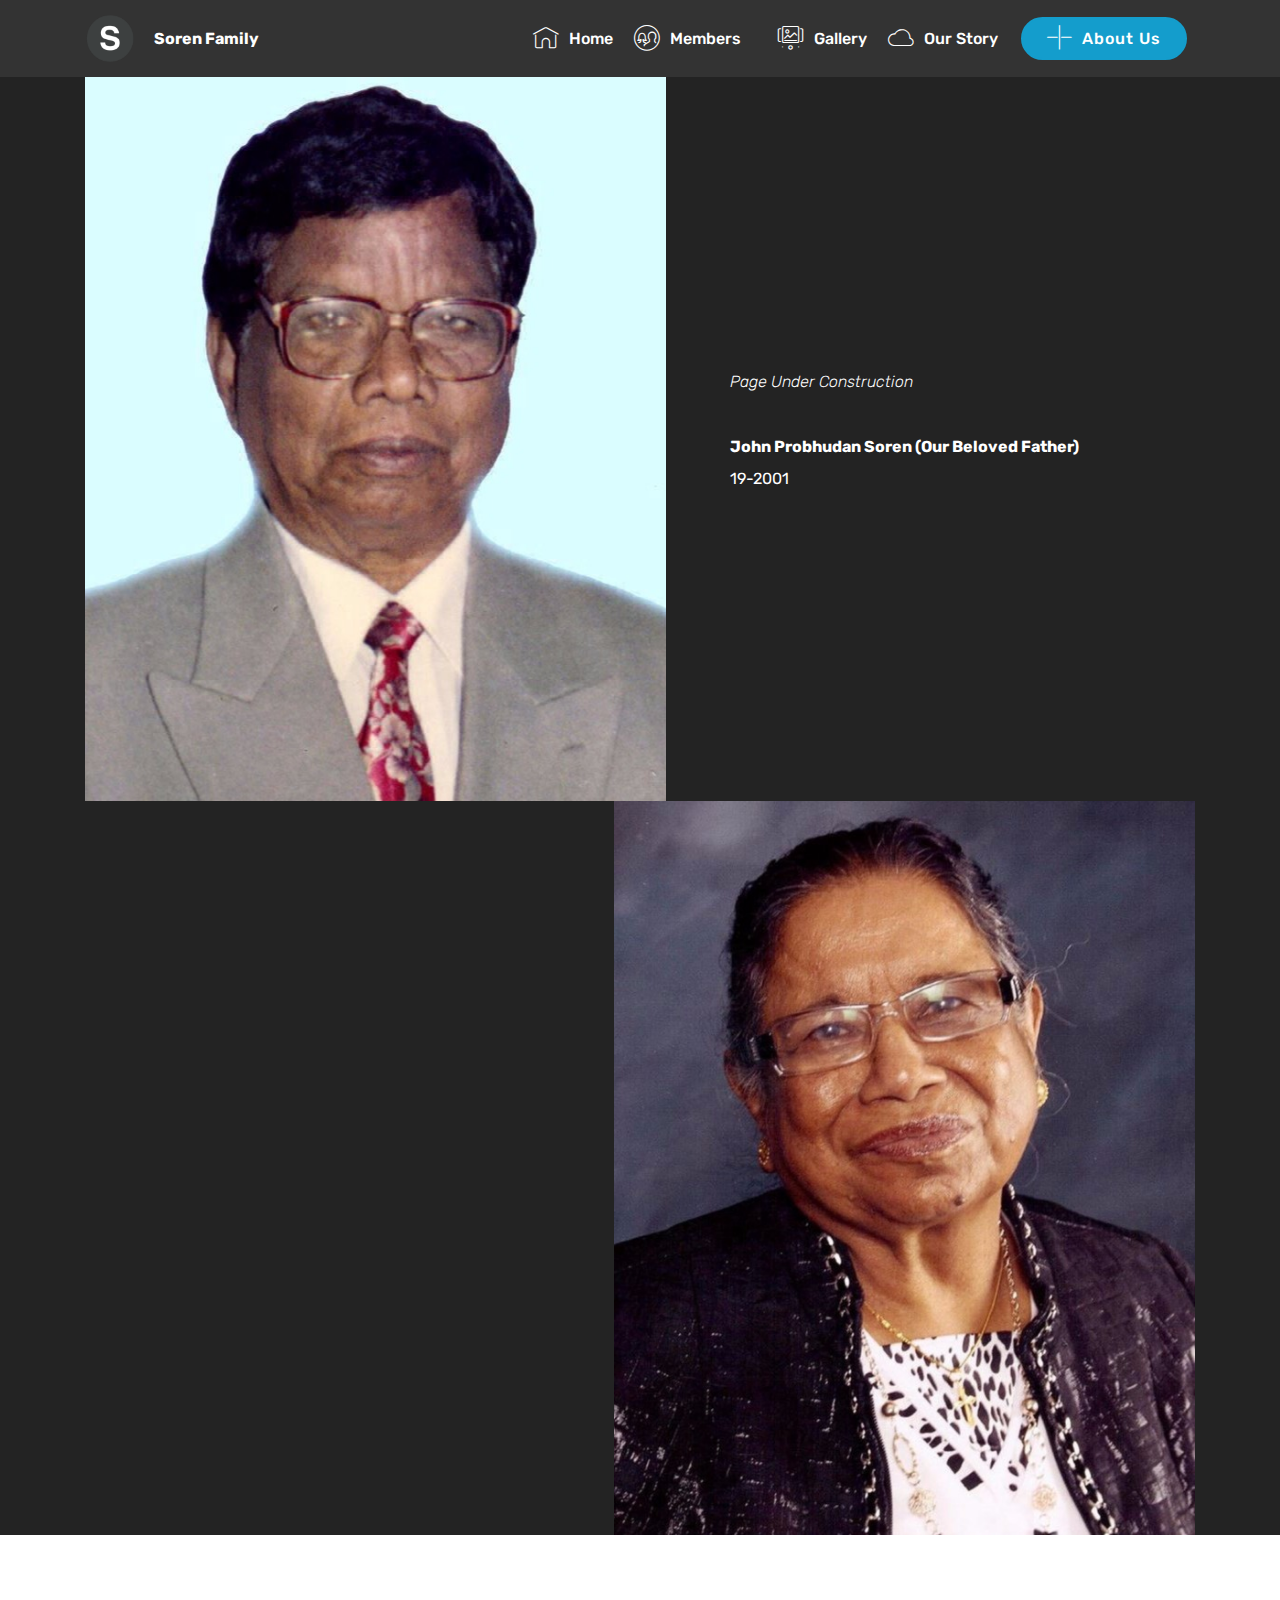
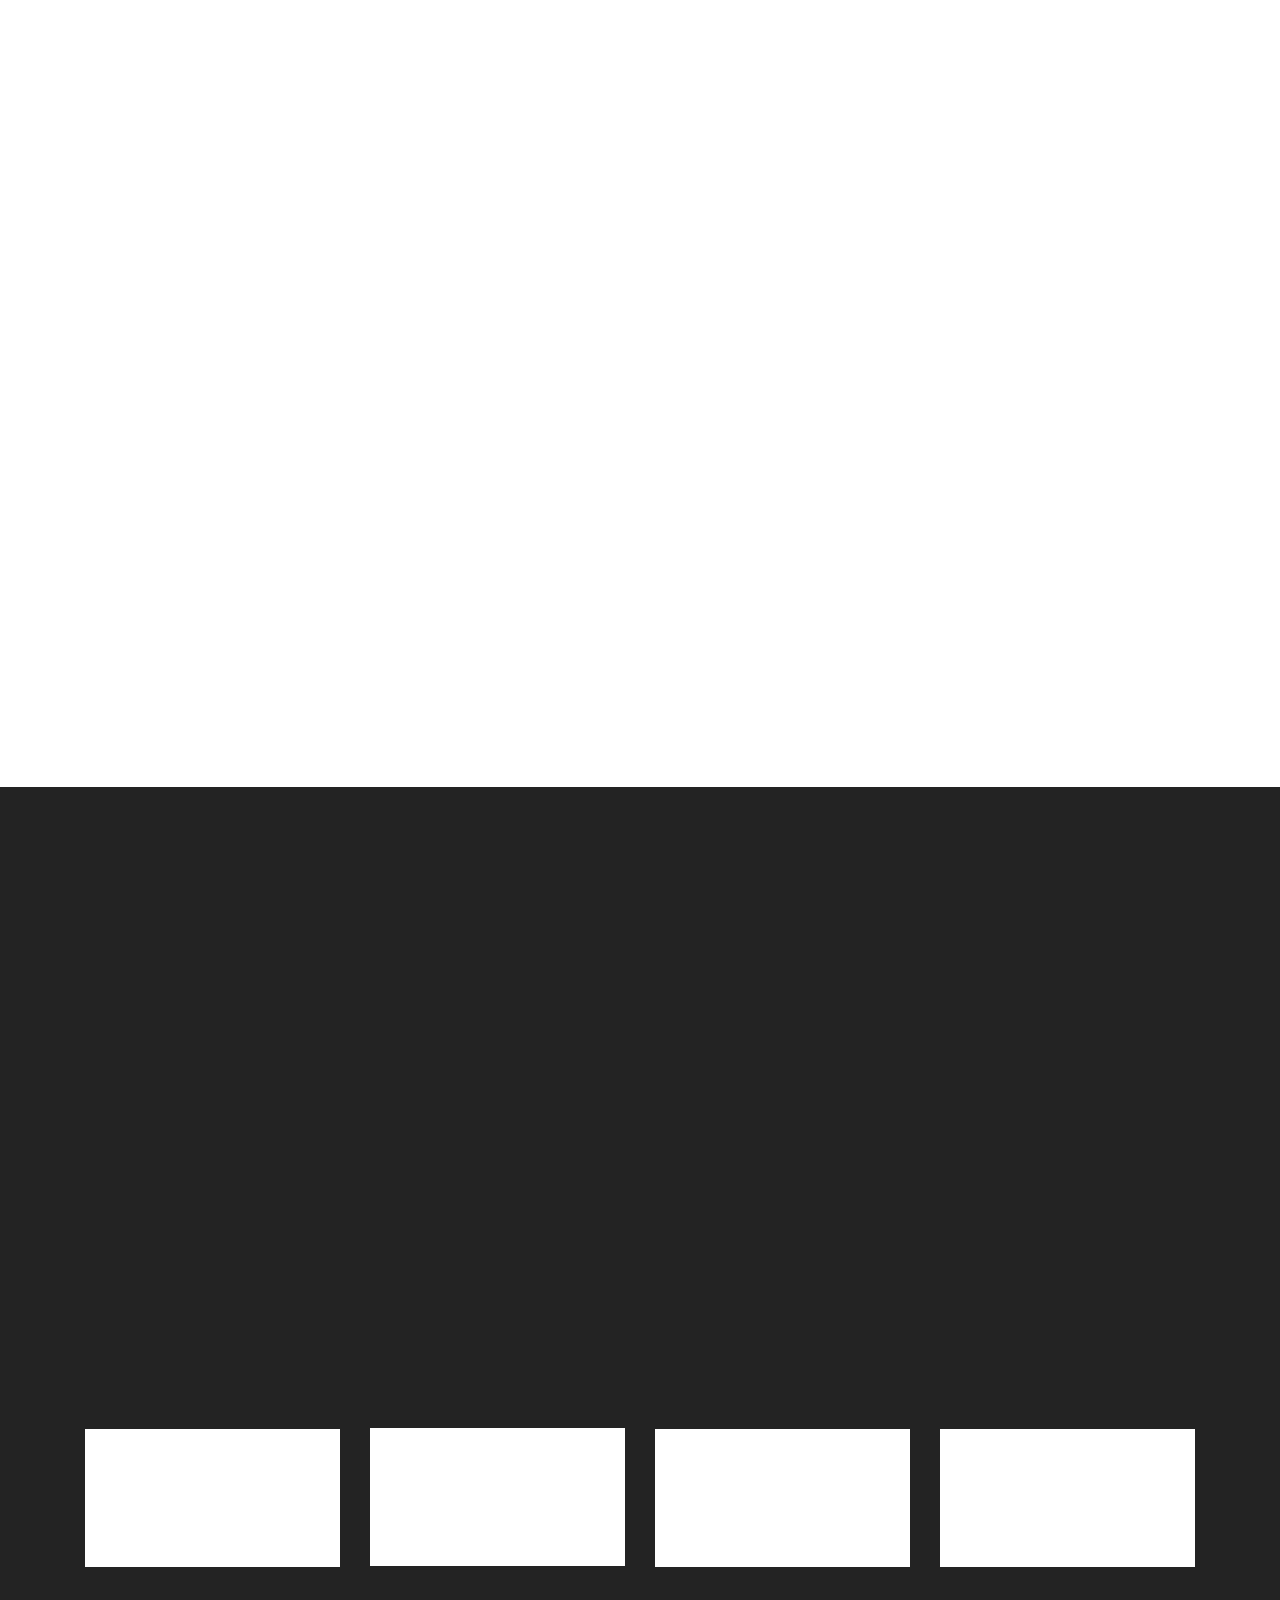
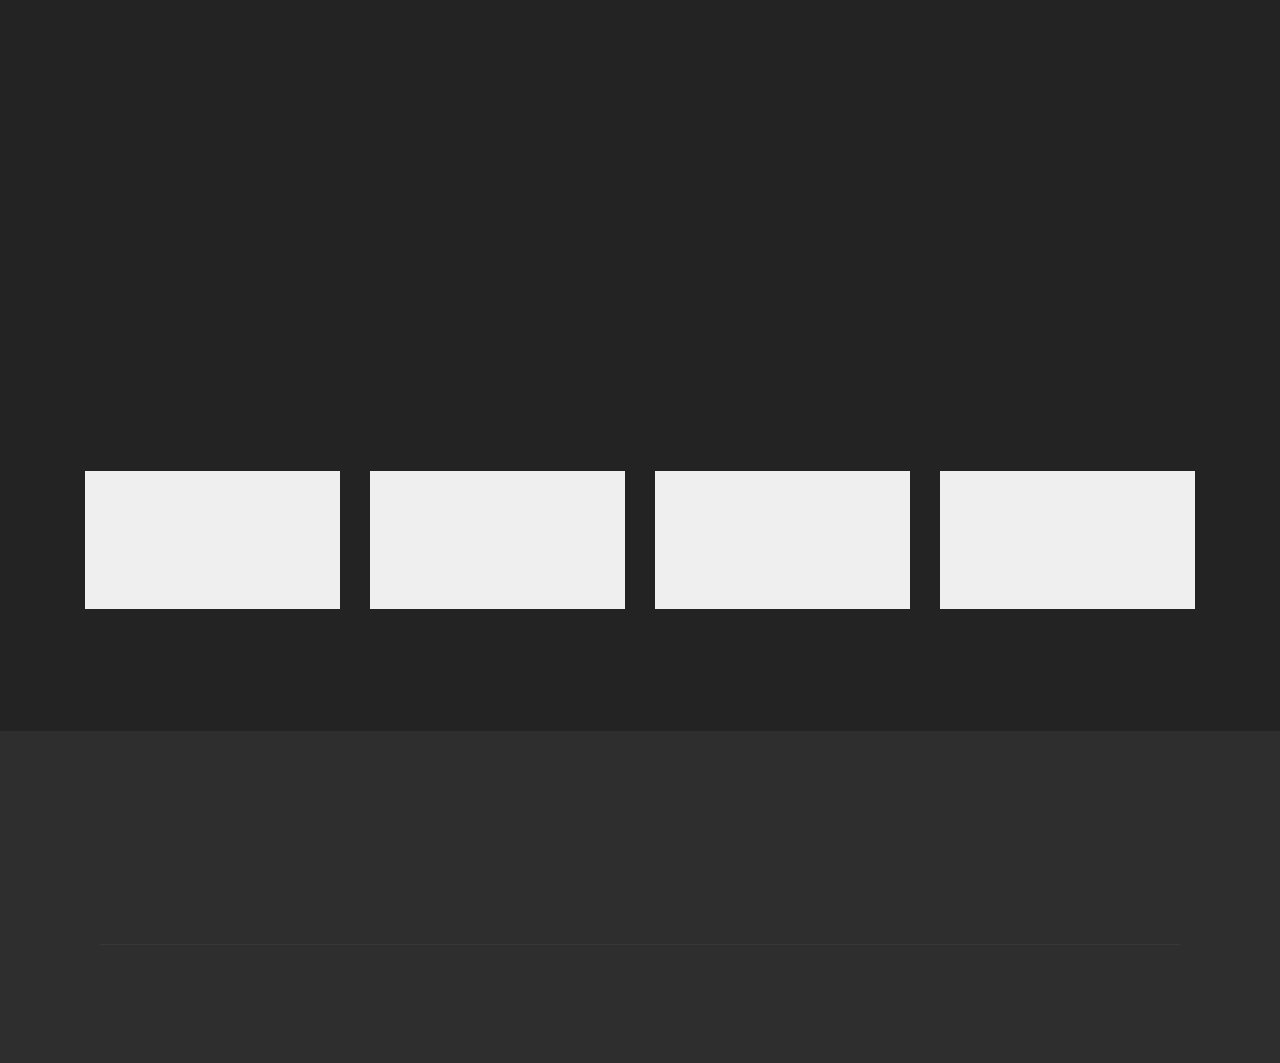
==== commit fdc97af7: "Add files via upload" ====
--- a/page1.html
+++ b/page1.html
@@ -64,7 +64,7 @@
     </nav>
 </section>
 
-<section class="engine"><a href="https://mobirise.info/k">develop your own website</a></section><section class="testimonials2 cid-rJO6DbNhxA" id="testimonials2-h">
+<section class="engine"><a href="https://mobirise.info/n">free simple site templates</a></section><section class="testimonials2 cid-rJO6DbNhxA" id="testimonials2-h">
 
     
 
@@ -77,7 +77,7 @@
             </div>
             <div class="media-content px-3 align-self-center mbr-white py-2">
                     <p class="mbr-text testimonial-text mbr-fonts-style display-7">
-                       Loving the additions to the new version of Mobirise web dev app. It's a great, cleanly designed, user-friendly, not-bloated design program. So easy and a pleasure to use
+                       Page Under Construction
                     </p>
                     <p class="mbr-author-name pt-4 mb-2 mbr-fonts-style display-7">
                        John Probhudan Soren (Our Beloved Father)</p>
@@ -98,7 +98,7 @@
         <div class="media-container-row">
             <div class="media-content px-3 align-self-center mbr-white py-2">
                 <p class="mbr-text testimonial-text mbr-fonts-style display-7">
-                   It's really very amazing app that makes me finish html page in 3 minutes that's usually takes more than 1 hours at least from me if i did it from scratch
+                   Page Under Construction
                 </p>
                 <p class="mbr-author-name pt-4 mb-2 mbr-fonts-style display-7">
                    Usha Rani Soren &nbsp;(Our Beloved Mother)</p>
@@ -130,9 +130,7 @@
     
     <div class="container align-center">
         <h2 class="pb-3 mbr-fonts-style mbr-section-title display-2">Childrens</h2>
-        <h3 class="pb-5 mbr-section-subtitle mbr-fonts-style mbr-light display-5">
-            Click any icon or text to edit or style it. Click blue "Gear" icon in the top right corner to hide/show text and change the block and cards background, icons count and other.
-        </h3>
+        <h3 class="pb-5 mbr-section-subtitle mbr-fonts-style mbr-light display-5">Page Under Construction</h3>
         <div class="row media-row">
             
         <div class="team-item col-lg-3 col-md-6">
@@ -437,8 +435,7 @@
                     Contacts
                 </h5>
                 <p class="mbr-text">
-                    Email: support@mobirise.com
-                    <br>Phone: +1 (0) 000 0000 001
+                    Email: support@<br>Phone: +1 (0) 000 0000 001
                     <br>Fax: +1 (0) 000 0000 002
                 </p>
             </div>
--- a/assets/mobirise/css/mbr-additional.css
+++ b/assets/mobirise/css/mbr-additional.css
@@ -1268,6 +1268,9 @@
 .cid-rJO13ZhkZd .mbr-section-title {
   color: #ffffff;
 }
+.cid-rJO13ZhkZd P {
+  text-align: left;
+}
 .cid-rJO0zgITy8 {
   padding-top: 60px;
   padding-bottom: 60px;
--- a/assets/mobirise/css/mbr-additional.css
+++ b/assets/mobirise/css/mbr-additional.css
@@ -1268,6 +1268,9 @@
 .cid-rJO13ZhkZd .mbr-section-title {
   color: #ffffff;
 }
+.cid-rJO13ZhkZd P {
+  text-align: left;
+}
 .cid-rJO0zgITy8 {
   padding-top: 60px;
   padding-bottom: 60px;
